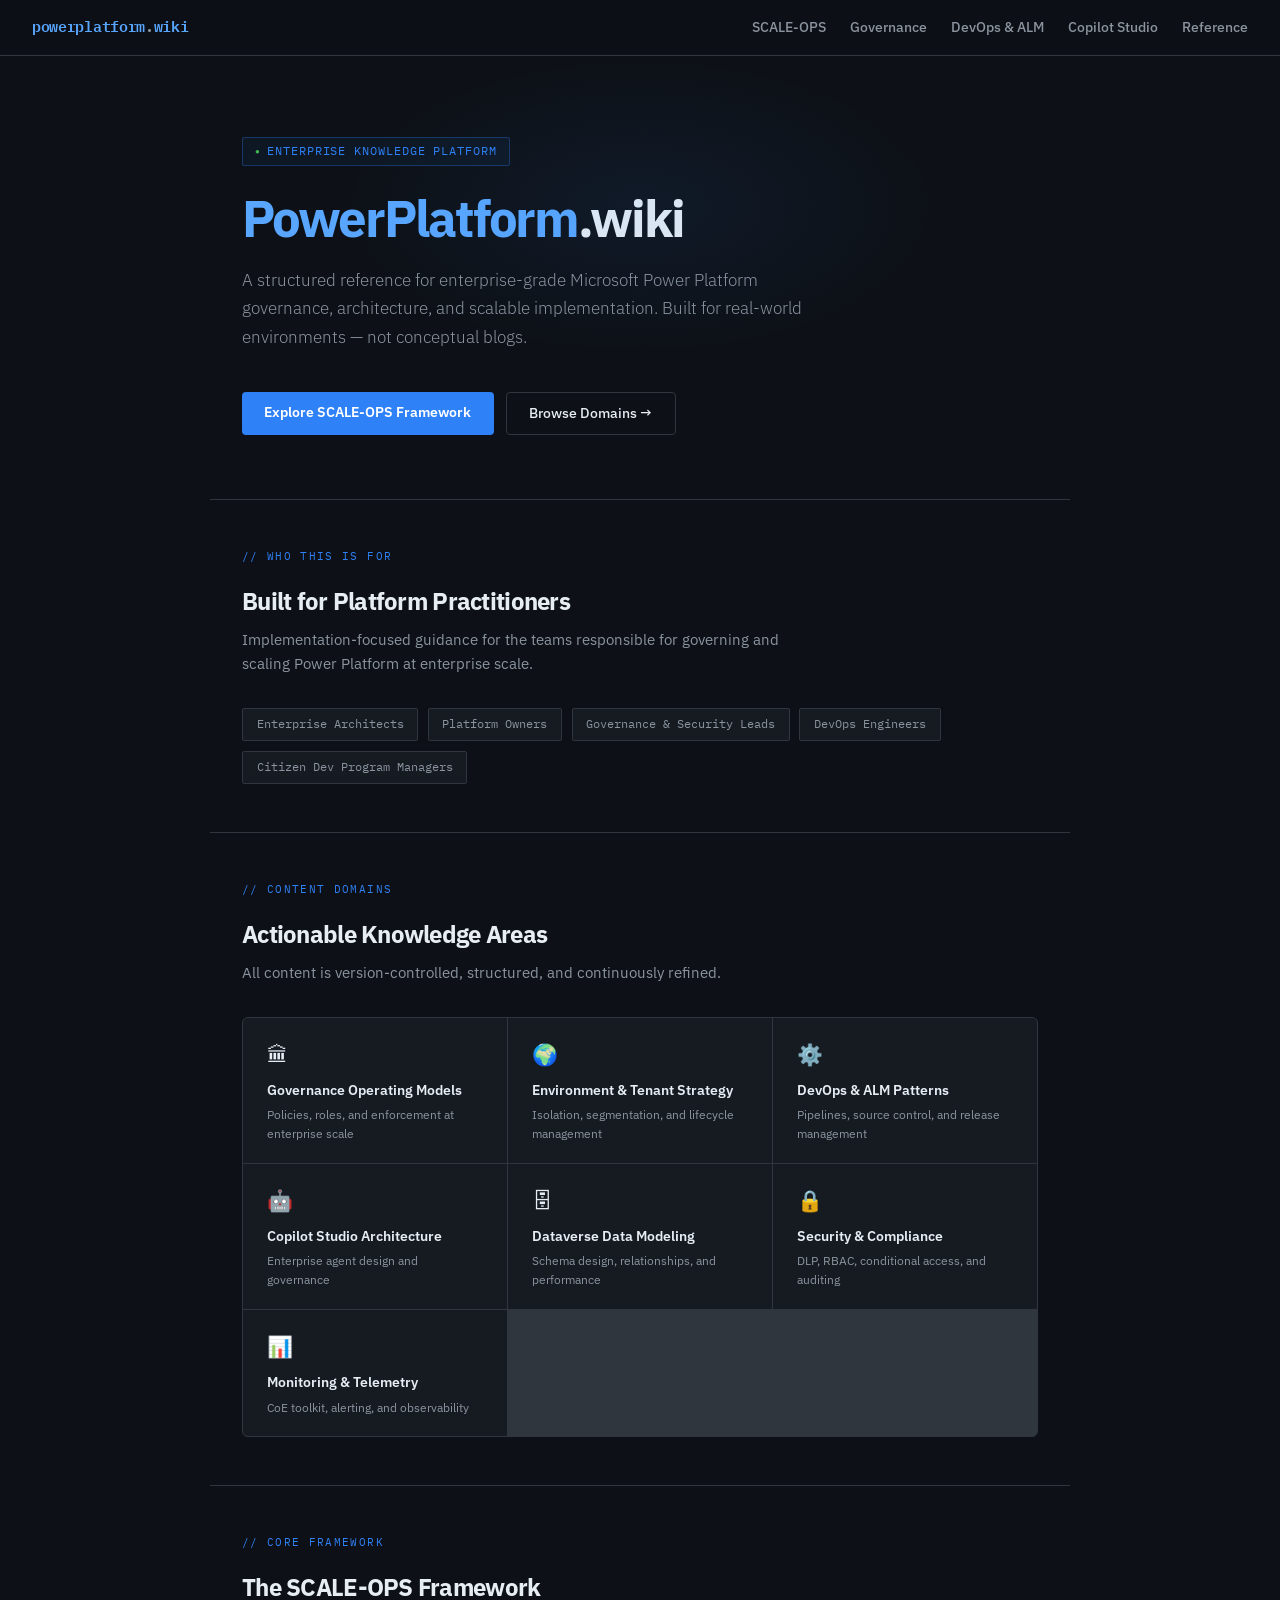
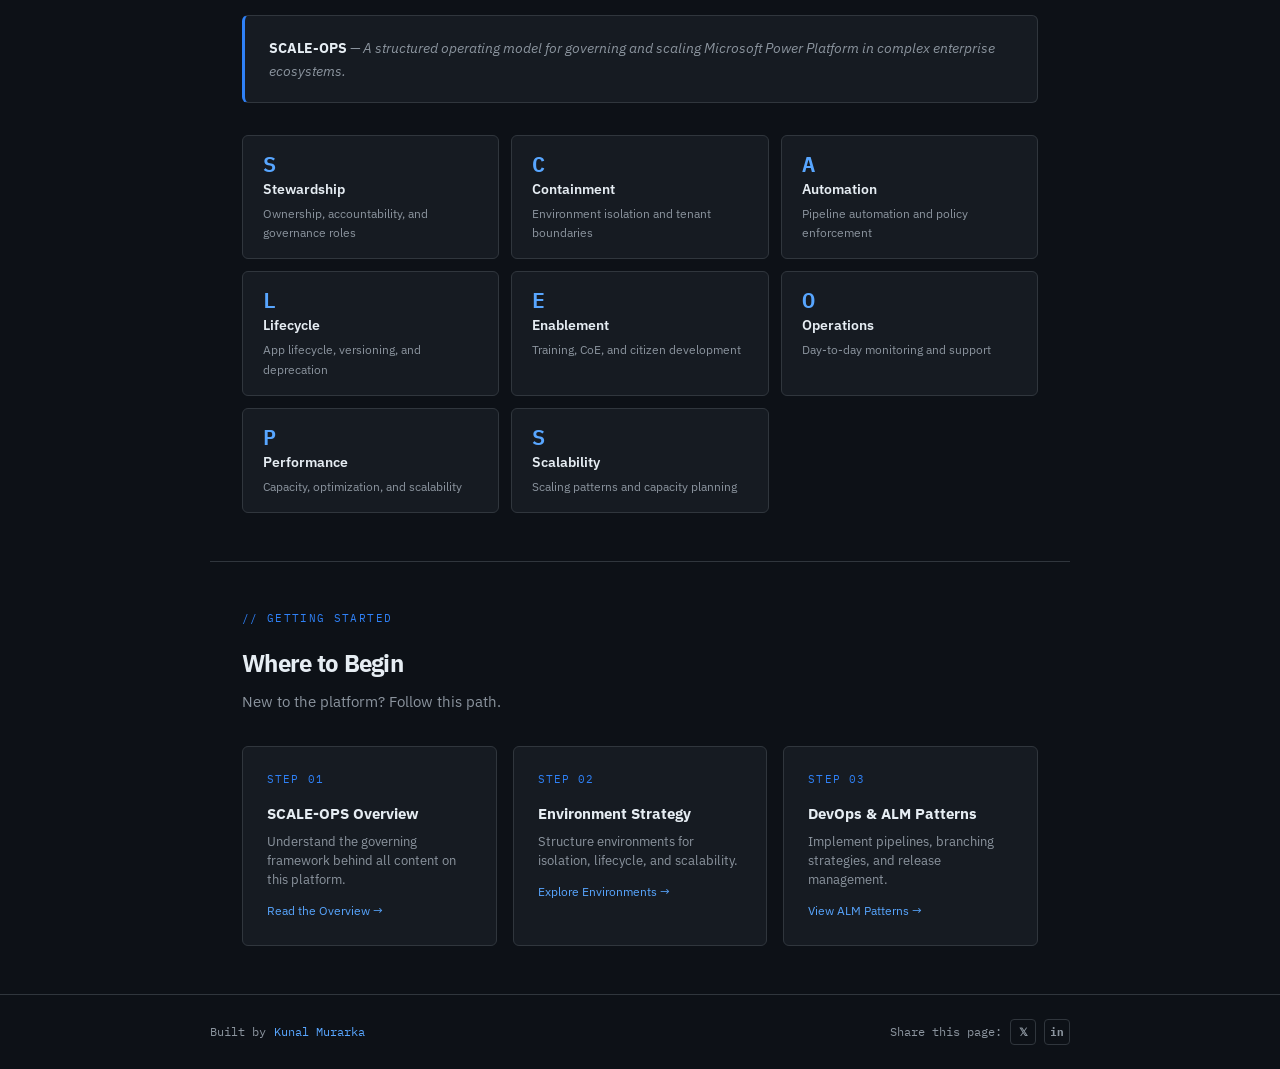
==== docs/index.html @ 08263dc4 "Fix footer layout — remove profile icon, clean up left/right sections Co-Authored-By: Claude Sonnet " ====
<!DOCTYPE html>
<html lang="en">
<head>
<meta charset="UTF-8">
<meta name="viewport" content="width=device-width, initial-scale=1.0">
<title>PowerPlatform.wiki — Enterprise Power Platform Knowledge</title>
<meta name="description" content="A structured reference for enterprise-grade Microsoft Power Platform governance, architecture, and scalable implementation. Built for platform owners, architects, and DevOps engineers.">
<meta name="author" content="Kunal Murarka">
<link rel="canonical" href="https://powerplatform.wiki/">

<!-- Open Graph -->
<meta property="og:type" content="website">
<meta property="og:url" content="https://powerplatform.wiki/">
<meta property="og:title" content="PowerPlatform.wiki — Enterprise Power Platform Knowledge">
<meta property="og:description" content="A structured reference for enterprise-grade Microsoft Power Platform governance, architecture, and scalable implementation.">
<meta property="og:site_name" content="PowerPlatform.wiki">

<!-- Twitter / X -->
<meta name="twitter:card" content="summary">
<meta name="twitter:title" content="PowerPlatform.wiki — Enterprise Power Platform Knowledge">
<meta name="twitter:description" content="A structured reference for enterprise-grade Microsoft Power Platform governance, architecture, and scalable implementation.">
<link href="https://fonts.googleapis.com/css2?family=IBM+Plex+Mono:wght@400;600&family=IBM+Plex+Sans:wght@300;400;500;600;700&display=swap" rel="stylesheet">
<link rel="stylesheet" href="theme.css">
<style>
  /* Hero */
  .hero {
    padding: 5rem 2rem 4rem;
    max-width: 860px;
    margin: 0 auto;
    position: relative;
  }
  .hero::before {
    content: '';
    position: absolute;
    top: 0; left: 50%; transform: translateX(-50%);
    width: 600px; height: 300px;
    background: radial-gradient(ellipse at center, rgba(47,129,247,0.08) 0%, transparent 70%);
    pointer-events: none;
  }
  .hero-tag {
    display: inline-flex; align-items: center; gap: 0.4rem;
    font-family: var(--mono);
    font-size: 0.72rem;
    color: var(--accent);
    border: 1px solid rgba(47,129,247,0.3);
    background: rgba(47,129,247,0.06);
    padding: 0.25rem 0.75rem;
    border-radius: 2px;
    letter-spacing: 0.08em;
    text-transform: uppercase;
    margin-bottom: 1.5rem;
  }
  .hero-tag::before { content: '●'; font-size: 0.5rem; color: var(--green); }
  h1 {
    font-size: clamp(2rem, 5vw, 3.2rem);
    font-weight: 700;
    letter-spacing: -0.04em;
    line-height: 1.1;
    margin-bottom: 1.25rem;
  }
  h1 .domain { color: var(--accent2); }
  .hero-sub {
    font-size: 1.05rem;
    color: var(--text-muted);
    max-width: 580px;
    line-height: 1.7;
    margin-bottom: 2.5rem;
    font-weight: 300;
  }
  .hero-ctas { display: flex; gap: 0.75rem; flex-wrap: wrap; }
  .btn-primary {
    background: var(--accent);
    color: #fff;
    border: none;
    padding: 0.6rem 1.4rem;
    font-family: var(--sans);
    font-weight: 600;
    font-size: 0.875rem;
    border-radius: 4px;
    cursor: pointer;
    text-decoration: none;
    transition: background 0.2s, transform 0.1s;
  }
  .btn-primary:hover { background: var(--accent2); transform: translateY(-1px); }
  .btn-secondary {
    background: transparent;
    color: var(--text);
    border: 1px solid var(--border);
    padding: 0.6rem 1.4rem;
    font-family: var(--sans);
    font-weight: 500;
    font-size: 0.875rem;
    border-radius: 4px;
    cursor: pointer;
    text-decoration: none;
    transition: border-color 0.2s, background 0.2s;
  }
  .btn-secondary:hover { border-color: var(--accent); background: var(--accent-glow); }

  /* Divider */
  .divider {
    max-width: 860px; margin: 0 auto;
    border: none; border-top: 1px solid var(--border);
  }

  /* Sections */
  .section {
    max-width: 860px;
    margin: 0 auto;
    padding: 3rem 2rem;
  }
  .section-label {
    font-family: var(--mono);
    font-size: 0.7rem;
    letter-spacing: 0.12em;
    text-transform: uppercase;
    color: var(--accent);
    margin-bottom: 1rem;
  }
  h2 {
    font-size: 1.5rem;
    font-weight: 700;
    letter-spacing: -0.03em;
    margin-bottom: 0.5rem;
  }
  .section-desc {
    color: var(--text-muted);
    font-size: 0.925rem;
    margin-bottom: 2rem;
    max-width: 560px;
  }

  /* Audience pills */
  .audience-grid {
    display: flex; flex-wrap: wrap; gap: 0.6rem;
  }
  .pill {
    font-family: var(--mono);
    font-size: 0.78rem;
    color: var(--text-muted);
    border: 1px solid var(--border);
    background: var(--surface);
    padding: 0.35rem 0.85rem;
    border-radius: 2px;
    transition: border-color 0.2s, color 0.2s;
  }
  .pill:hover { border-color: var(--accent); color: var(--text); }

  /* Domain table */
  .domain-grid {
    display: grid;
    grid-template-columns: repeat(auto-fill, minmax(260px, 1fr));
    gap: 1px;
    background: var(--border);
    border: 1px solid var(--border);
    border-radius: 6px;
    overflow: hidden;
  }
  .domain-card {
    background: var(--surface);
    padding: 1.25rem 1.5rem;
    transition: background 0.2s;
    cursor: pointer;
  }
  .domain-card:hover { background: var(--surface2); }
  .domain-icon { font-size: 1.3rem; margin-bottom: 0.5rem; }
  .domain-title {
    font-weight: 600;
    font-size: 0.875rem;
    margin-bottom: 0.25rem;
    color: var(--text);
  }
  .domain-desc { font-size: 0.78rem; color: var(--text-muted); line-height: 1.5; }

  /* SCALE-OPS */
  .scaleops-banner {
    background: var(--surface);
    border: 1px solid var(--border);
    border-left: 3px solid var(--accent);
    border-radius: 6px;
    padding: 1.25rem 1.5rem;
    margin-bottom: 2rem;
    font-size: 0.9rem;
    color: var(--text-muted);
    font-style: italic;
  }
  .scaleops-banner strong { color: var(--text); font-style: normal; }
  .scaleops-grid {
    display: grid;
    grid-template-columns: repeat(auto-fill, minmax(200px, 1fr));
    gap: 0.75rem;
  }
  .scaleops-card {
    background: var(--surface);
    border: 1px solid var(--border);
    border-radius: 6px;
    padding: 1rem 1.25rem;
    transition: border-color 0.2s, background 0.2s;
    text-decoration: none;
    color: inherit;
    display: block;
  }
  .scaleops-card:hover { border-color: var(--accent); background: var(--surface2); }
  .scaleops-letter {
    font-family: var(--mono);
    font-size: 1.4rem;
    font-weight: 600;
    color: var(--accent2);
    line-height: 1;
    margin-bottom: 0.3rem;
  }
  .scaleops-name {
    font-weight: 600;
    font-size: 0.85rem;
    margin-bottom: 0.2rem;
  }
  .scaleops-focus { font-size: 0.75rem; color: var(--text-muted); }

  /* Getting started cards */
  .start-grid {
    display: grid;
    grid-template-columns: repeat(auto-fill, minmax(240px, 1fr));
    gap: 1rem;
  }
  .start-card {
    background: var(--surface);
    border: 1px solid var(--border);
    border-radius: 6px;
    padding: 1.5rem;
    transition: border-color 0.2s;
    text-decoration: none;
    color: inherit;
    display: block;
  }
  .start-card:hover { border-color: var(--accent); }
  .start-num {
    font-family: var(--mono);
    font-size: 0.7rem;
    color: var(--accent);
    margin-bottom: 0.75rem;
    letter-spacing: 0.1em;
  }
  .start-title { font-weight: 700; font-size: 0.95rem; margin-bottom: 0.4rem; }
  .start-desc { font-size: 0.8rem; color: var(--text-muted); line-height: 1.5; }
  .start-link { font-size: 0.78rem; color: var(--accent2); margin-top: 0.75rem; display: block; }

</style>
</head>
<body>

<nav>
  <div class="nav-logo">powerplatform<span>.</span>wiki</div>
  <div class="nav-links">
    <a href="/scale-ops/">SCALE-OPS</a>
    <a href="/governance/">Governance</a>
    <a href="/devops/">DevOps & ALM</a>
    <a href="/copilot-studio/">Copilot Studio</a>
    <a href="#">Reference</a>
  </div>
</nav>

<!-- Hero -->
<section class="hero">
  <div class="hero-tag">Enterprise Knowledge Platform</div>
  <h1><span class="domain">PowerPlatform</span>.wiki</h1>
  <p class="hero-sub">A structured reference for enterprise-grade Microsoft Power Platform governance, architecture, and scalable implementation. Built for real-world environments — not conceptual blogs.</p>
  <div class="hero-ctas">
    <a href="/scale-ops/" class="btn-primary">Explore SCALE-OPS Framework</a>
    <a href="#" class="btn-secondary">Browse Domains →</a>
  </div>
</section>

<hr class="divider">

<!-- Purpose -->
<section class="section">
  <div class="section-label">// Who This Is For</div>
  <h2>Built for Platform Practitioners</h2>
  <p class="section-desc">Implementation-focused guidance for the teams responsible for governing and scaling Power Platform at enterprise scale.</p>
  <div class="audience-grid">
    <div class="pill">Enterprise Architects</div>
    <div class="pill">Platform Owners</div>
    <div class="pill">Governance & Security Leads</div>
    <div class="pill">DevOps Engineers</div>
    <div class="pill">Citizen Dev Program Managers</div>
  </div>
</section>

<hr class="divider">

<!-- Domains -->
<section class="section">
  <div class="section-label">// Content Domains</div>
  <h2>Actionable Knowledge Areas</h2>
  <p class="section-desc">All content is version-controlled, structured, and continuously refined.</p>
  <div class="domain-grid">
    <div class="domain-card">
      <div class="domain-icon">🏛</div>
      <div class="domain-title">Governance Operating Models</div>
      <div class="domain-desc">Policies, roles, and enforcement at enterprise scale</div>
    </div>
    <div class="domain-card">
      <div class="domain-icon">🌍</div>
      <div class="domain-title">Environment & Tenant Strategy</div>
      <div class="domain-desc">Isolation, segmentation, and lifecycle management</div>
    </div>
    <div class="domain-card">
      <div class="domain-icon">⚙️</div>
      <div class="domain-title">DevOps & ALM Patterns</div>
      <div class="domain-desc">Pipelines, source control, and release management</div>
    </div>
    <div class="domain-card">
      <div class="domain-icon">🤖</div>
      <div class="domain-title">Copilot Studio Architecture</div>
      <div class="domain-desc">Enterprise agent design and governance</div>
    </div>
    <div class="domain-card">
      <div class="domain-icon">🗄</div>
      <div class="domain-title">Dataverse Data Modeling</div>
      <div class="domain-desc">Schema design, relationships, and performance</div>
    </div>
    <div class="domain-card">
      <div class="domain-icon">🔒</div>
      <div class="domain-title">Security & Compliance</div>
      <div class="domain-desc">DLP, RBAC, conditional access, and auditing</div>
    </div>
    <div class="domain-card">
      <div class="domain-icon">📊</div>
      <div class="domain-title">Monitoring & Telemetry</div>
      <div class="domain-desc">CoE toolkit, alerting, and observability</div>
    </div>
  </div>
</section>

<hr class="divider">

<!-- SCALE-OPS -->
<section class="section">
  <div class="section-label">// Core Framework</div>
  <h2>The SCALE-OPS Framework</h2>
  <div class="scaleops-banner">
    <strong>SCALE-OPS</strong> — A structured operating model for governing and scaling Microsoft Power Platform in complex enterprise ecosystems.
  </div>
  <div class="scaleops-grid">
    <a href="/scale-ops/stewardship/" class="scaleops-card">
      <div class="scaleops-letter">S</div>
      <div class="scaleops-name">Stewardship</div>
      <div class="scaleops-focus">Ownership, accountability, and governance roles</div>
    </a>
    <a href="/scale-ops/containment/" class="scaleops-card">
      <div class="scaleops-letter">C</div>
      <div class="scaleops-name">Containment</div>
      <div class="scaleops-focus">Environment isolation and tenant boundaries</div>
    </a>
    <a href="/scale-ops/automation/" class="scaleops-card">
      <div class="scaleops-letter">A</div>
      <div class="scaleops-name">Automation</div>
      <div class="scaleops-focus">Pipeline automation and policy enforcement</div>
    </a>
    <a href="/scale-ops/lifecycle/" class="scaleops-card">
      <div class="scaleops-letter">L</div>
      <div class="scaleops-name">Lifecycle</div>
      <div class="scaleops-focus">App lifecycle, versioning, and deprecation</div>
    </a>
    <a href="/scale-ops/enablement/" class="scaleops-card">
      <div class="scaleops-letter">E</div>
      <div class="scaleops-name">Enablement</div>
      <div class="scaleops-focus">Training, CoE, and citizen development</div>
    </a>
    <a href="/scale-ops/operations/" class="scaleops-card">
      <div class="scaleops-letter">O</div>
      <div class="scaleops-name">Operations</div>
      <div class="scaleops-focus">Day-to-day monitoring and support</div>
    </a>
    <a href="/scale-ops/performance/" class="scaleops-card">
      <div class="scaleops-letter">P</div>
      <div class="scaleops-name">Performance</div>
      <div class="scaleops-focus">Capacity, optimization, and scalability</div>
    </a>
    <a href="/scale-ops/scalability/" class="scaleops-card">
      <div class="scaleops-letter">S</div>
      <div class="scaleops-name">Scalability</div>
      <div class="scaleops-focus">Scaling patterns and capacity planning</div>
    </a>
  </div>
</section>

<hr class="divider">

<!-- Getting Started -->
<section class="section">
  <div class="section-label">// Getting Started</div>
  <h2>Where to Begin</h2>
  <p class="section-desc">New to the platform? Follow this path.</p>
  <div class="start-grid">
    <a href="/scale-ops/" class="start-card">
      <div class="start-num">STEP 01</div>
      <div class="start-title">SCALE-OPS Overview</div>
      <div class="start-desc">Understand the governing framework behind all content on this platform.</div>
      <span class="start-link">Read the Overview →</span>
    </a>
    <a href="/governance/" class="start-card">
      <div class="start-num">STEP 02</div>
      <div class="start-title">Environment Strategy</div>
      <div class="start-desc">Structure environments for isolation, lifecycle, and scalability.</div>
      <span class="start-link">Explore Environments →</span>
    </a>
    <a href="/devops/" class="start-card">
      <div class="start-num">STEP 03</div>
      <div class="start-title">DevOps & ALM Patterns</div>
      <div class="start-desc">Implement pipelines, branching strategies, and release management.</div>
      <span class="start-link">View ALM Patterns →</span>
    </a>
  </div>
</section>

<footer>
  <div class="footer-inner">
    <div class="footer-built">
      Built by <a href="https://www.linkedin.com/in/kunalmurarka/" target="_blank" rel="noopener">Kunal Murarka</a>
    </div>
    <div class="footer-share">
      Share this page:
      <a href="#" class="footer-icon-btn share-x" target="_blank" rel="noopener" title="Share on X">𝕏</a>
      <a href="#" class="footer-icon-btn share-li" target="_blank" rel="noopener" title="Share on LinkedIn">in</a>
    </div>
  </div>
</footer>
<script>
(function () {
  var url = encodeURIComponent(window.location.href);
  document.querySelector('.share-x').href = 'https://twitter.com/intent/tweet?url=' + url;
  document.querySelector('.share-li').href = 'https://www.linkedin.com/sharing/share-offsite/?url=' + url;
})();
</script>

</body>
</html>
---- docs/theme.css ----
/* ============================================================
   PowerPlatform.wiki — Shared Theme
   ============================================================ */

/* Design tokens */
:root {
  --bg: #0d1117;
  --surface: #161b22;
  --surface2: #1c2128;
  --border: #30363d;
  --accent: #2f81f7;
  --accent2: #58a6ff;
  --accent-glow: rgba(47,129,247,0.15);
  --text: #e6edf3;
  --text-muted: #8b949e;
  --green: #3fb950;
  --yellow: #d29922;
  --mono: 'IBM Plex Mono', monospace;
  --sans: 'IBM Plex Sans', sans-serif;
}

/* Reset */
* { box-sizing: border-box; margin: 0; padding: 0; }

/* Base */
body {
  background: var(--bg);
  color: var(--text);
  font-family: var(--sans);
  font-weight: 400;
  line-height: 1.6;
  min-height: 100vh;
}

/* Nav */
nav {
  position: sticky; top: 0; z-index: 100;
  background: rgba(13,17,23,0.85);
  backdrop-filter: blur(12px);
  border-bottom: 1px solid var(--border);
  padding: 0 2rem;
  display: flex; align-items: center; justify-content: space-between;
  height: 56px;
}
.nav-logo {
  font-family: var(--mono);
  font-weight: 600;
  font-size: 0.95rem;
  color: var(--accent2);
  letter-spacing: -0.02em;
  text-decoration: none;
}
.nav-logo span { color: var(--text-muted); }
.nav-links { display: flex; gap: 1.5rem; }
.nav-links a {
  color: var(--text-muted);
  text-decoration: none;
  font-size: 0.85rem;
  font-weight: 500;
  transition: color 0.2s;
}
.nav-links a:hover { color: var(--text); }

/* Footer */
footer {
  border-top: 1px solid var(--border);
  padding: 1.5rem 2rem;
  font-size: 0.78rem;
  color: var(--text-muted);
  font-family: var(--mono);
}
.footer-inner {
  display: flex;
  align-items: center;
  justify-content: space-between;
  flex-wrap: wrap;
  gap: 0.75rem;
  max-width: 860px;
  margin: 0 auto;
}
.footer-built { display: flex; align-items: center; gap: 0.5rem; }
.footer-share { display: flex; align-items: center; gap: 0.5rem; }
footer a { color: var(--accent2); text-decoration: none; }
footer a:hover { text-decoration: underline; }
.footer-icon-btn {
  display: inline-flex; align-items: center; justify-content: center;
  width: 26px; height: 26px;
  border: 1px solid var(--border);
  border-radius: 4px;
  font-size: 0.7rem;
  font-weight: 700;
  color: var(--text-muted);
  text-decoration: none !important;
  transition: border-color 0.2s, color 0.2s;
  line-height: 1;
}
.footer-icon-btn:hover { border-color: var(--accent); color: var(--text); }
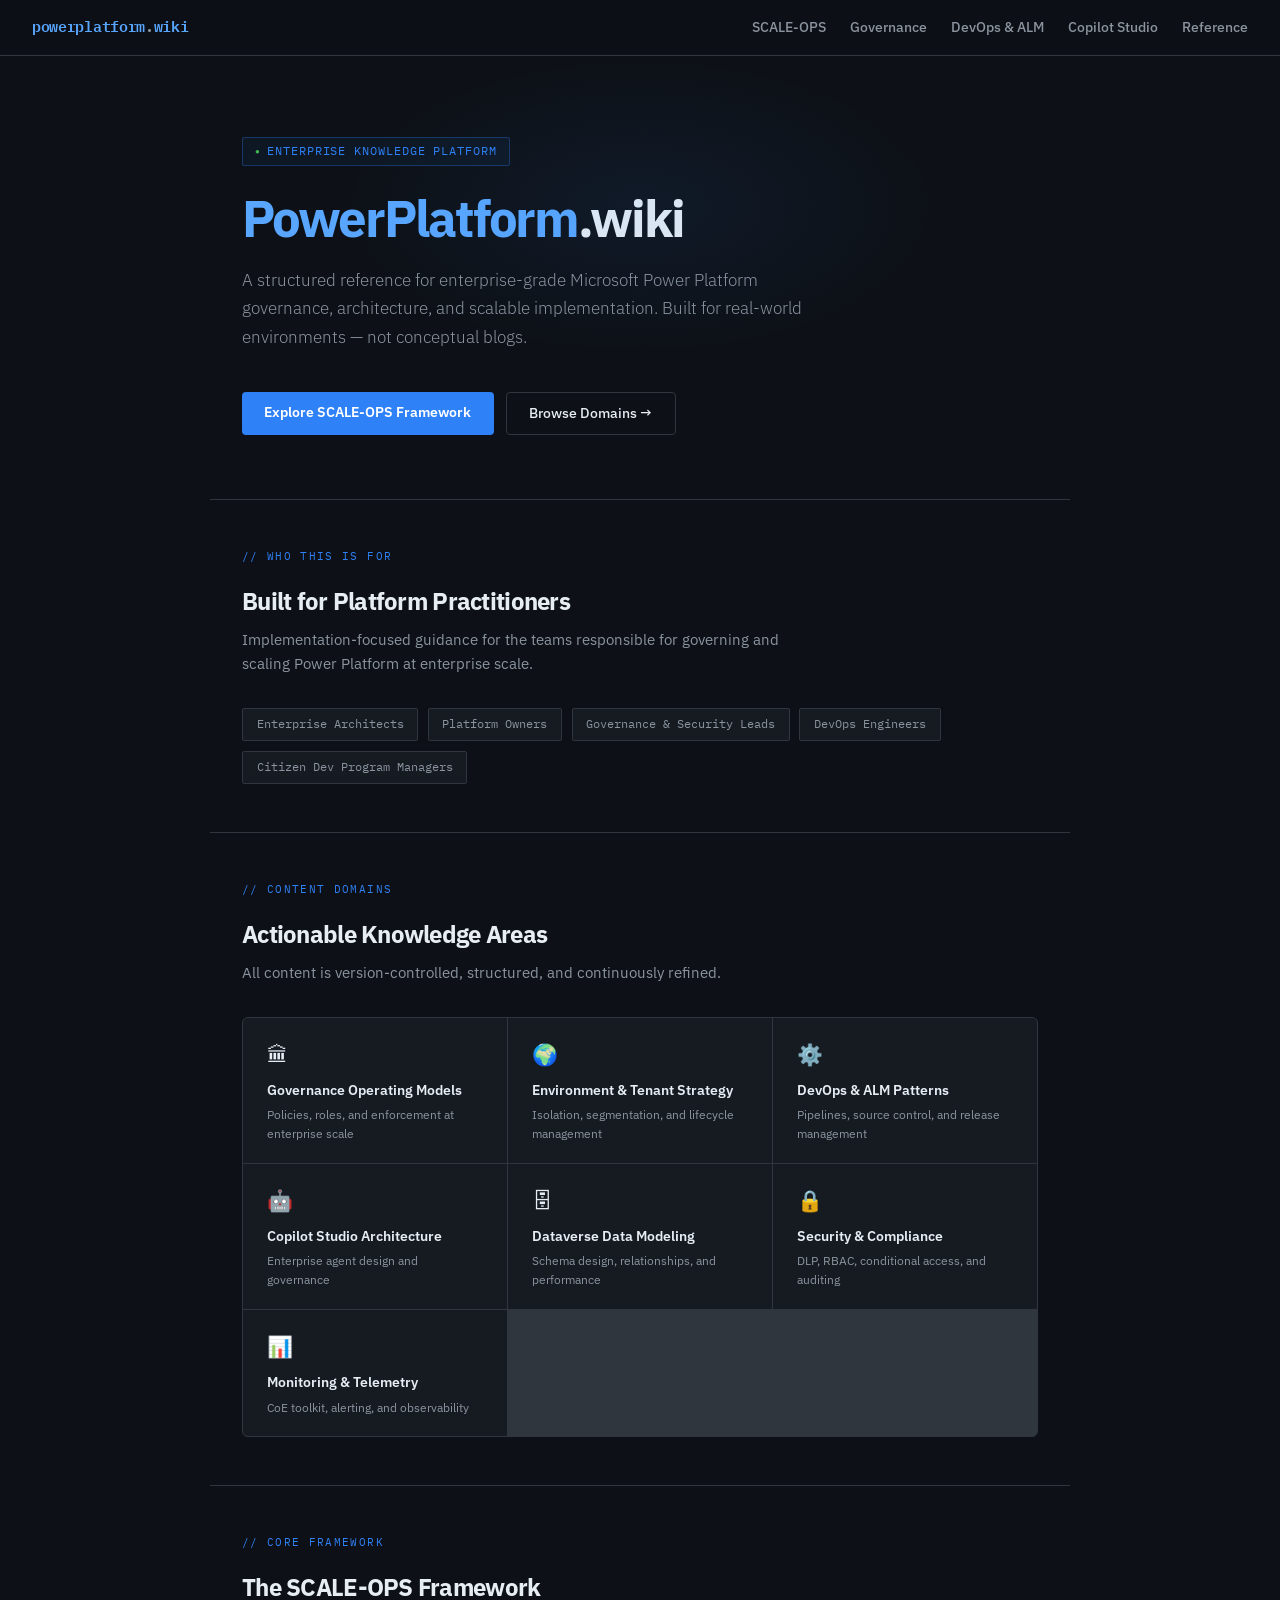
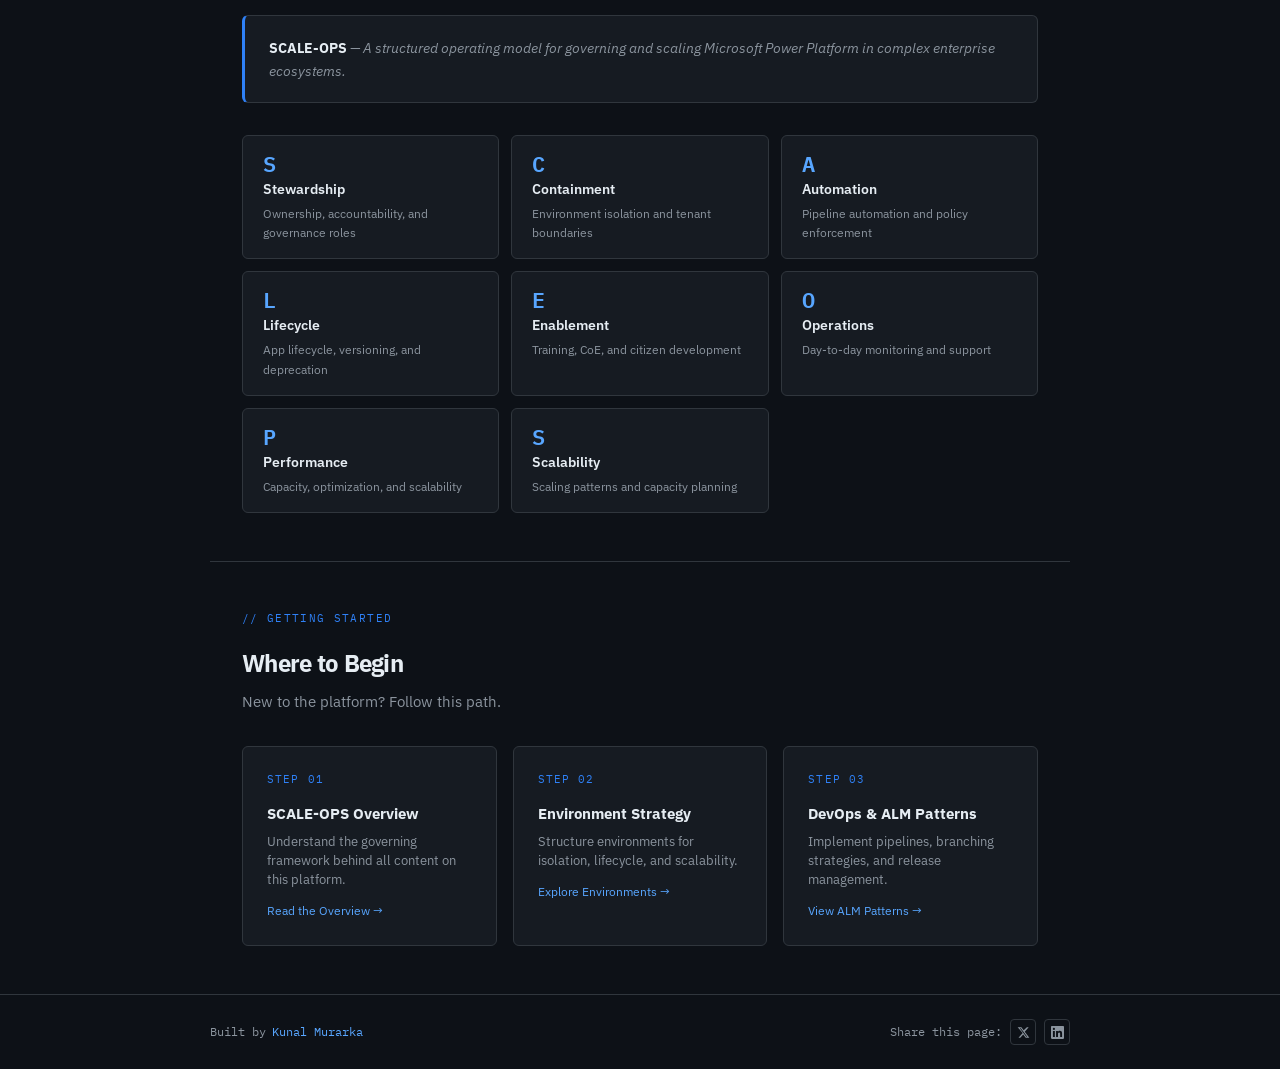
==== commit 549733ce: "Footer: use official SVG icons, enforce single-line layout Co-Authored-By: Claude Sonnet 4.6 <norepl" ====
--- a/docs/index.html
+++ b/docs/index.html
@@ -421,8 +421,12 @@
     </div>
     <div class="footer-share">
       Share this page:
-      <a href="#" class="footer-icon-btn share-x" target="_blank" rel="noopener" title="Share on X">𝕏</a>
-      <a href="#" class="footer-icon-btn share-li" target="_blank" rel="noopener" title="Share on LinkedIn">in</a>
+      <a href="#" class="footer-icon-btn share-x" target="_blank" rel="noopener" title="Share on X">
+        <svg viewBox="0 0 24 24" xmlns="http://www.w3.org/2000/svg"><path d="M18.244 2.25h3.308l-7.227 8.26 8.502 11.24H16.17l-4.714-6.231-5.401 6.231H2.741l7.732-8.876L1.254 2.25H8.08l4.253 5.622zm-1.161 17.52h1.833L7.084 4.126H5.117z"/></svg>
+      </a>
+      <a href="#" class="footer-icon-btn share-li" target="_blank" rel="noopener" title="Share on LinkedIn">
+        <svg viewBox="0 0 24 24" xmlns="http://www.w3.org/2000/svg"><path d="M20.447 20.452h-3.554v-5.569c0-1.328-.027-3.037-1.852-3.037-1.853 0-2.136 1.445-2.136 2.939v5.667H9.351V9h3.414v1.561h.046c.477-.9 1.637-1.85 3.37-1.85 3.601 0 4.267 2.37 4.267 5.455v6.286zM5.337 7.433a2.062 2.062 0 0 1-2.063-2.065 2.064 2.064 0 1 1 2.063 2.065zm1.782 13.019H3.555V9h3.564v11.452zM22.225 0H1.771C.792 0 0 .774 0 1.729v20.542C0 23.227.792 24 1.771 24h20.451C23.2 24 24 23.227 24 22.271V1.729C24 .774 23.2 0 22.222 0h.003z"/></svg>
+      </a>
     </div>
   </div>
 </footer>
--- a/docs/theme.css
+++ b/docs/theme.css
@@ -73,13 +73,13 @@
   display: flex;
   align-items: center;
   justify-content: space-between;
-  flex-wrap: wrap;
-  gap: 0.75rem;
+  flex-wrap: nowrap;
+  gap: 1.5rem;
   max-width: 860px;
   margin: 0 auto;
 }
-.footer-built { display: flex; align-items: center; gap: 0.5rem; }
-.footer-share { display: flex; align-items: center; gap: 0.5rem; }
+.footer-built { display: flex; align-items: center; gap: 0.4rem; white-space: nowrap; }
+.footer-share { display: flex; align-items: center; gap: 0.5rem; white-space: nowrap; }
 footer a { color: var(--accent2); text-decoration: none; }
 footer a:hover { text-decoration: underline; }
 .footer-icon-btn {
@@ -87,11 +87,9 @@
   width: 26px; height: 26px;
   border: 1px solid var(--border);
   border-radius: 4px;
-  font-size: 0.7rem;
-  font-weight: 700;
   color: var(--text-muted);
   text-decoration: none !important;
   transition: border-color 0.2s, color 0.2s;
-  line-height: 1;
 }
+.footer-icon-btn svg { width: 13px; height: 13px; fill: currentColor; }
 .footer-icon-btn:hover { border-color: var(--accent); color: var(--text); }
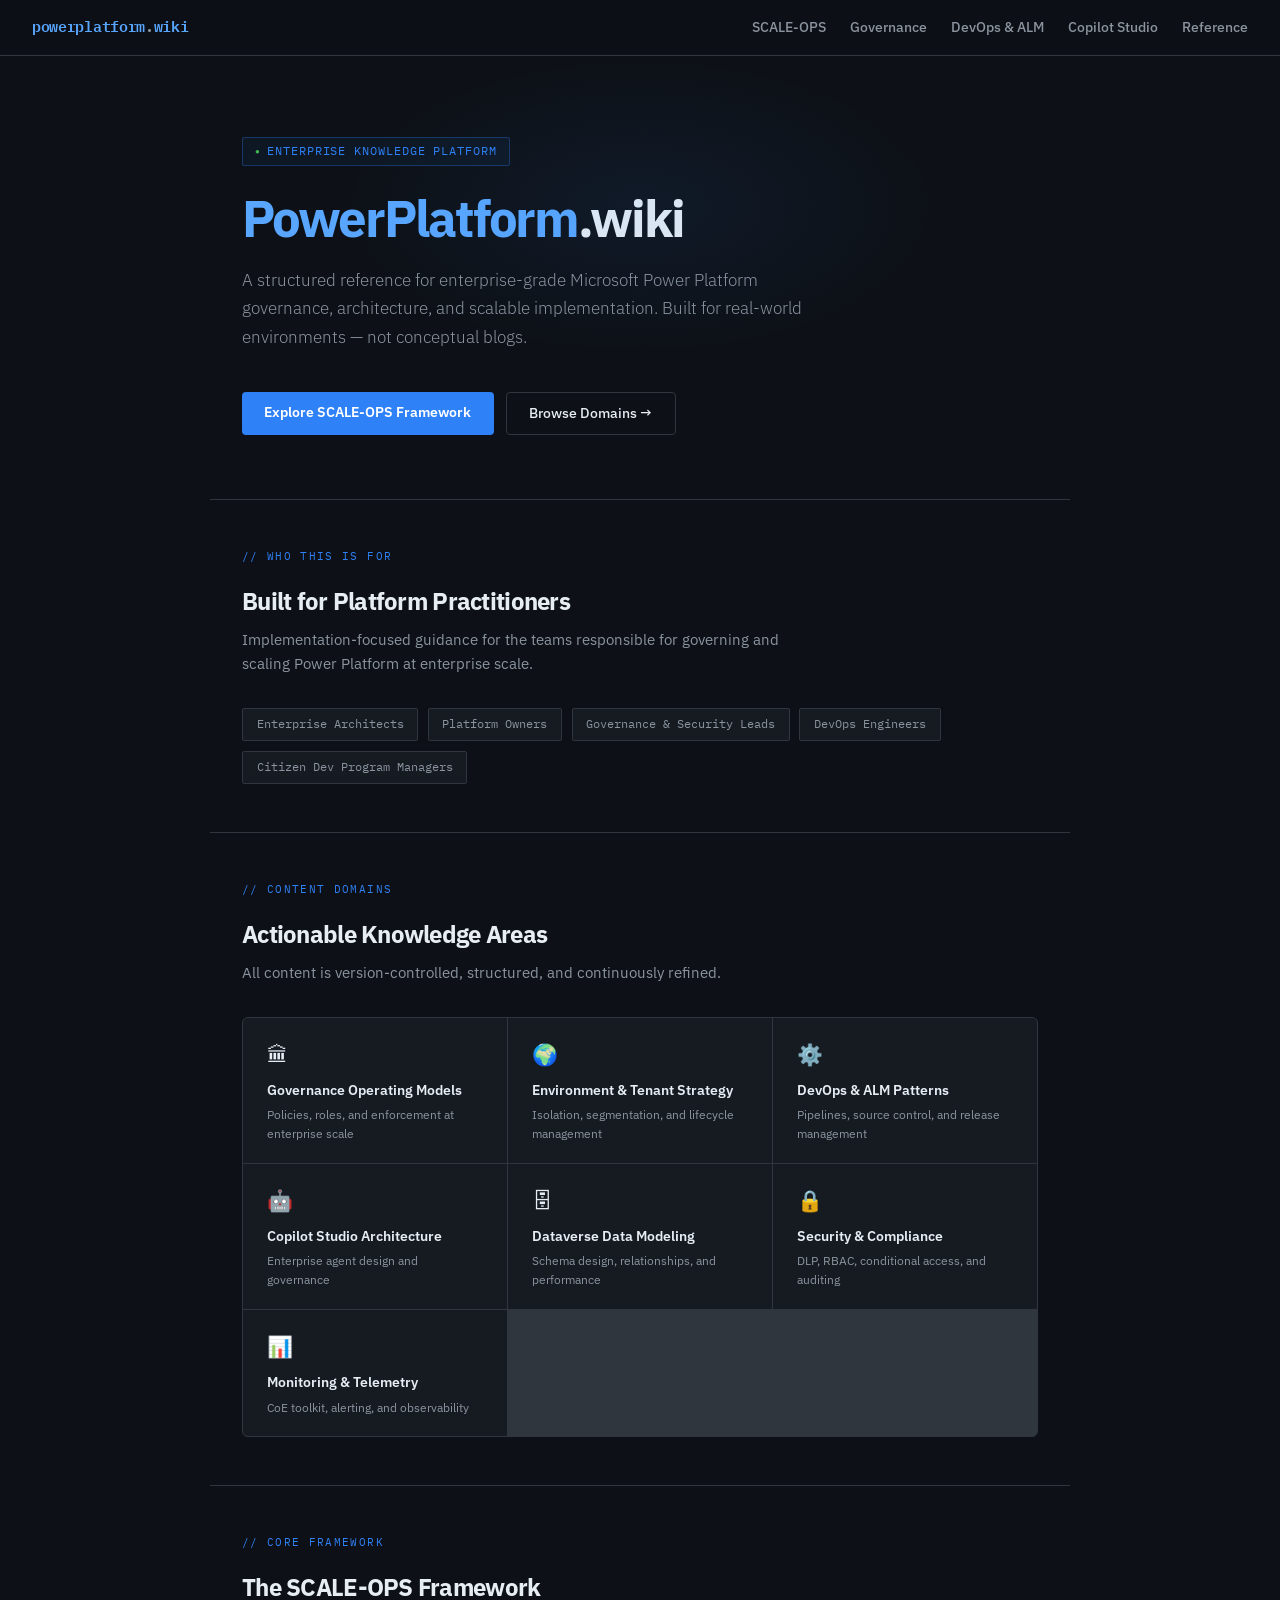
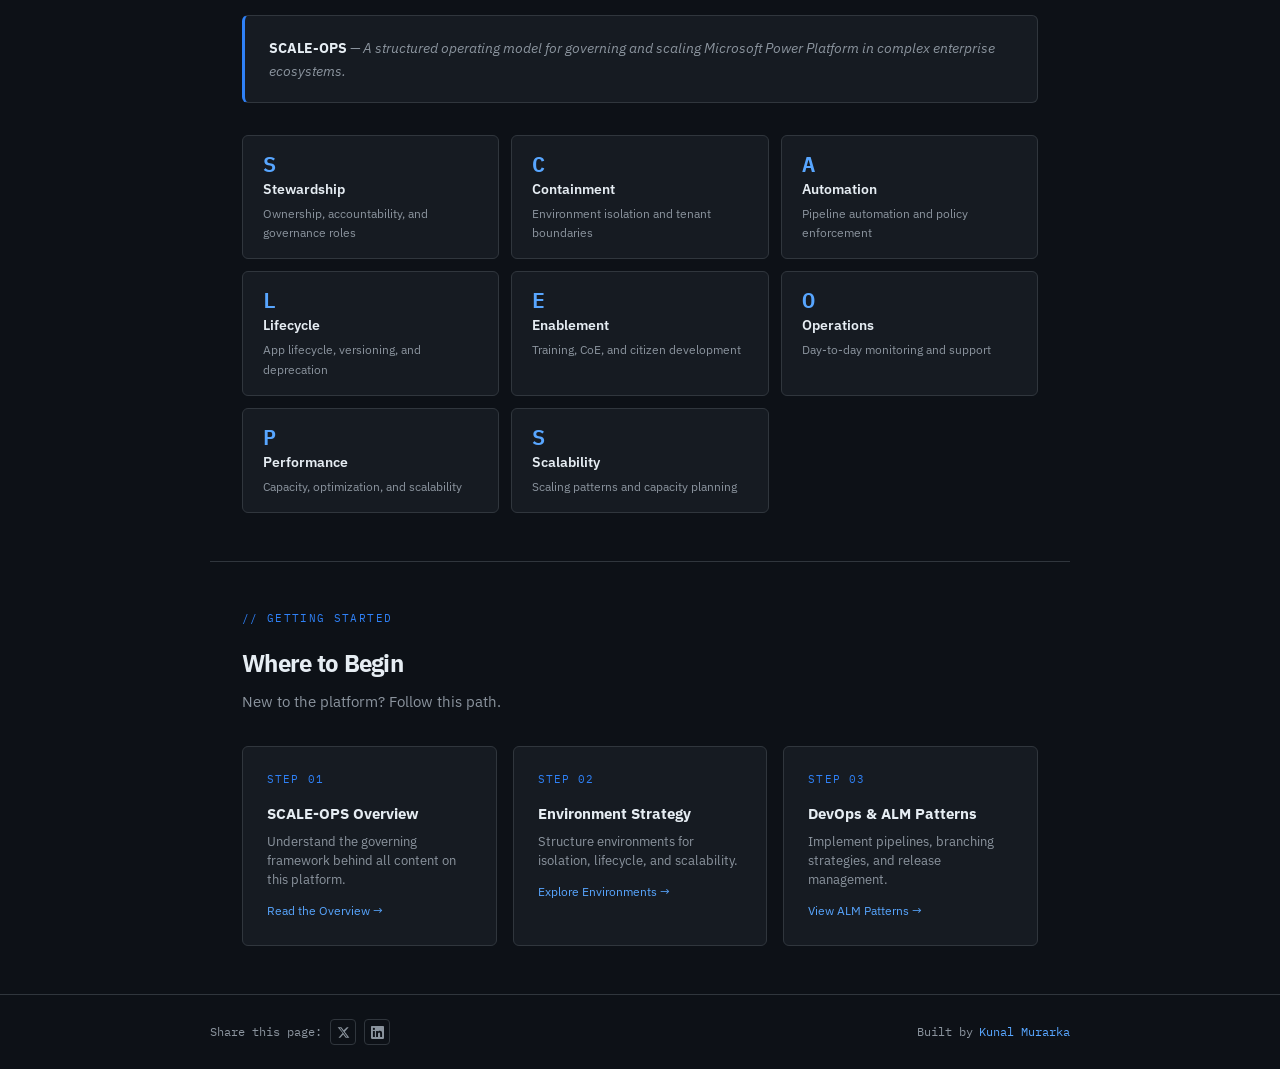
==== commit ac15b9fc: "Swap footer layout: share left, Built by right Co-Authored-By: Claude Sonnet 4.6 <noreply@anthropic." ====
--- a/docs/index.html
+++ b/docs/index.html
@@ -416,9 +416,6 @@
 
 <footer>
   <div class="footer-inner">
-    <div class="footer-built">
-      Built by <a href="https://www.linkedin.com/in/kunalmurarka/" target="_blank" rel="noopener">Kunal Murarka</a>
-    </div>
     <div class="footer-share">
       Share this page:
       <a href="#" class="footer-icon-btn share-x" target="_blank" rel="noopener" title="Share on X">
@@ -428,6 +425,9 @@
         <svg viewBox="0 0 24 24" xmlns="http://www.w3.org/2000/svg"><path d="M20.447 20.452h-3.554v-5.569c0-1.328-.027-3.037-1.852-3.037-1.853 0-2.136 1.445-2.136 2.939v5.667H9.351V9h3.414v1.561h.046c.477-.9 1.637-1.85 3.37-1.85 3.601 0 4.267 2.37 4.267 5.455v6.286zM5.337 7.433a2.062 2.062 0 0 1-2.063-2.065 2.064 2.064 0 1 1 2.063 2.065zm1.782 13.019H3.555V9h3.564v11.452zM22.225 0H1.771C.792 0 0 .774 0 1.729v20.542C0 23.227.792 24 1.771 24h20.451C23.2 24 24 23.227 24 22.271V1.729C24 .774 23.2 0 22.222 0h.003z"/></svg>
       </a>
     </div>
+    <div class="footer-built">
+      Built by <a href="https://www.linkedin.com/in/kunalmurarka/" target="_blank" rel="noopener">Kunal Murarka</a>
+    </div>
   </div>
 </footer>
 <script>
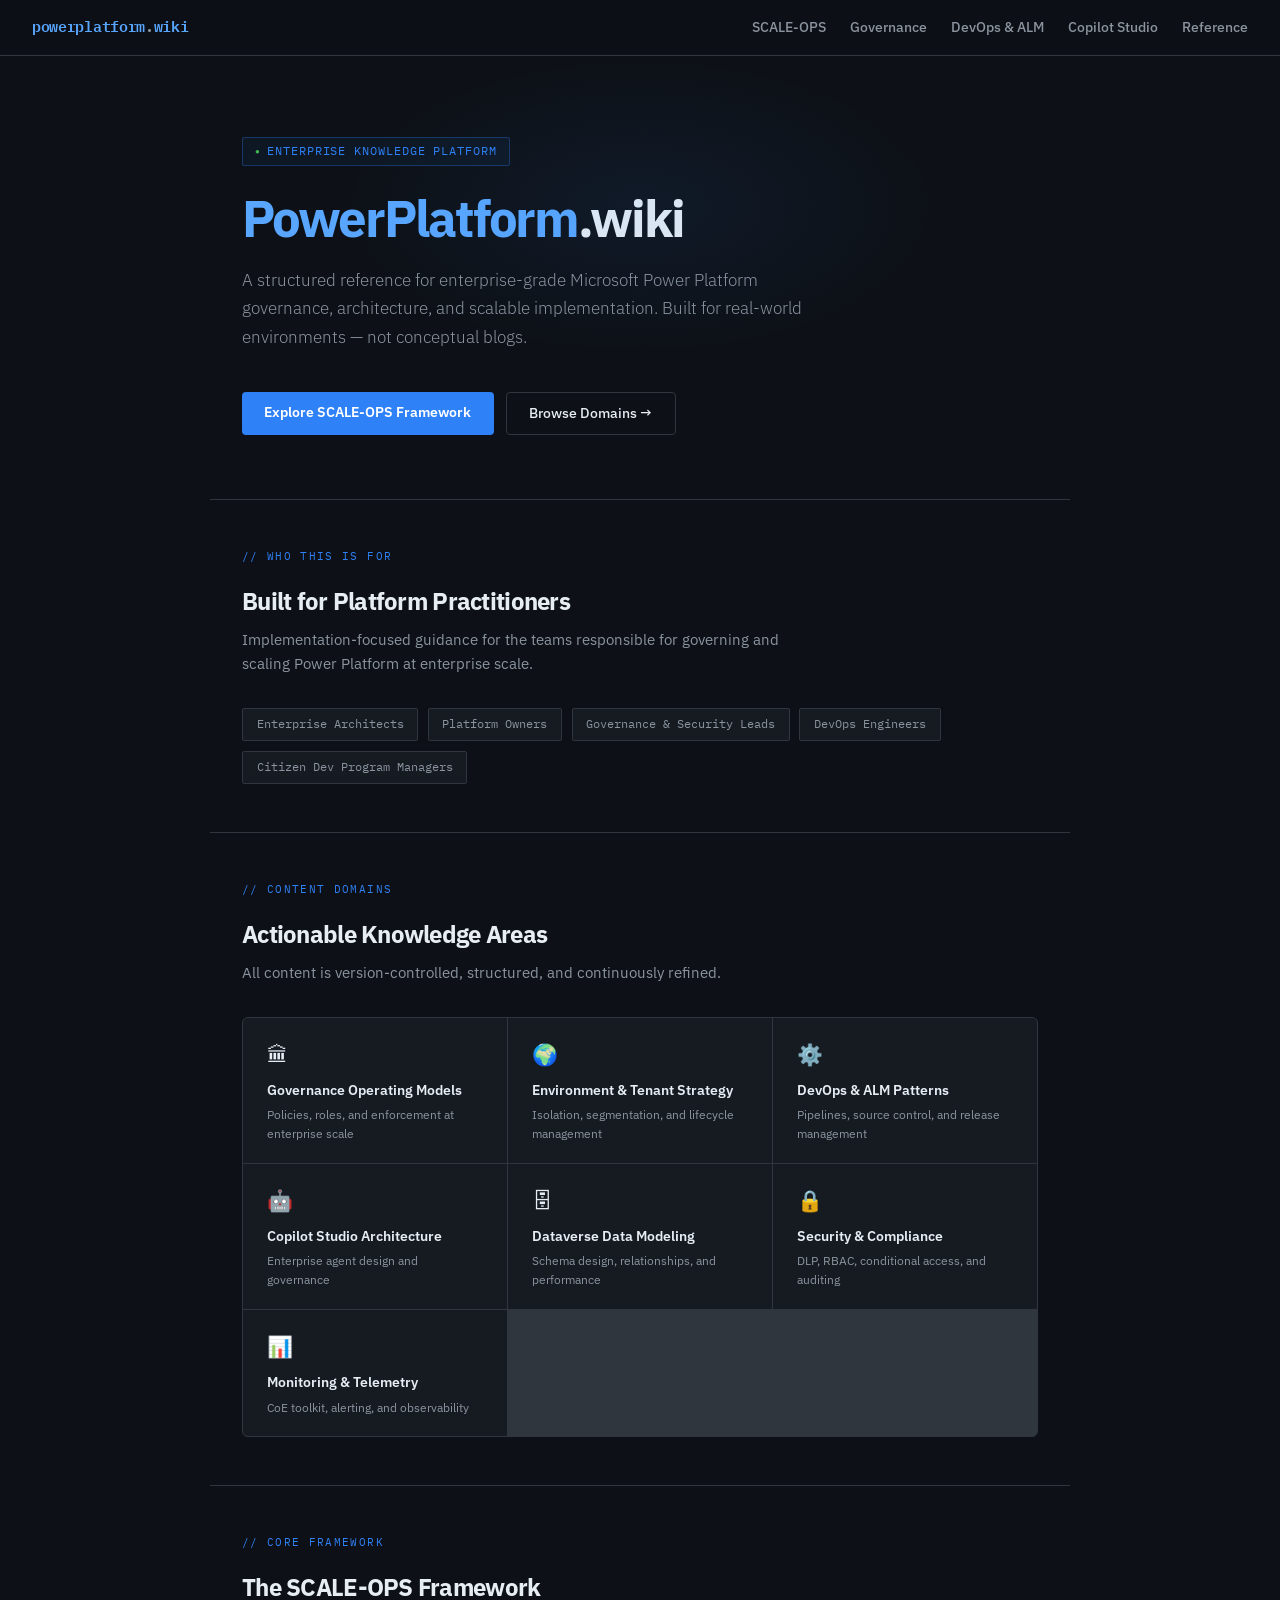
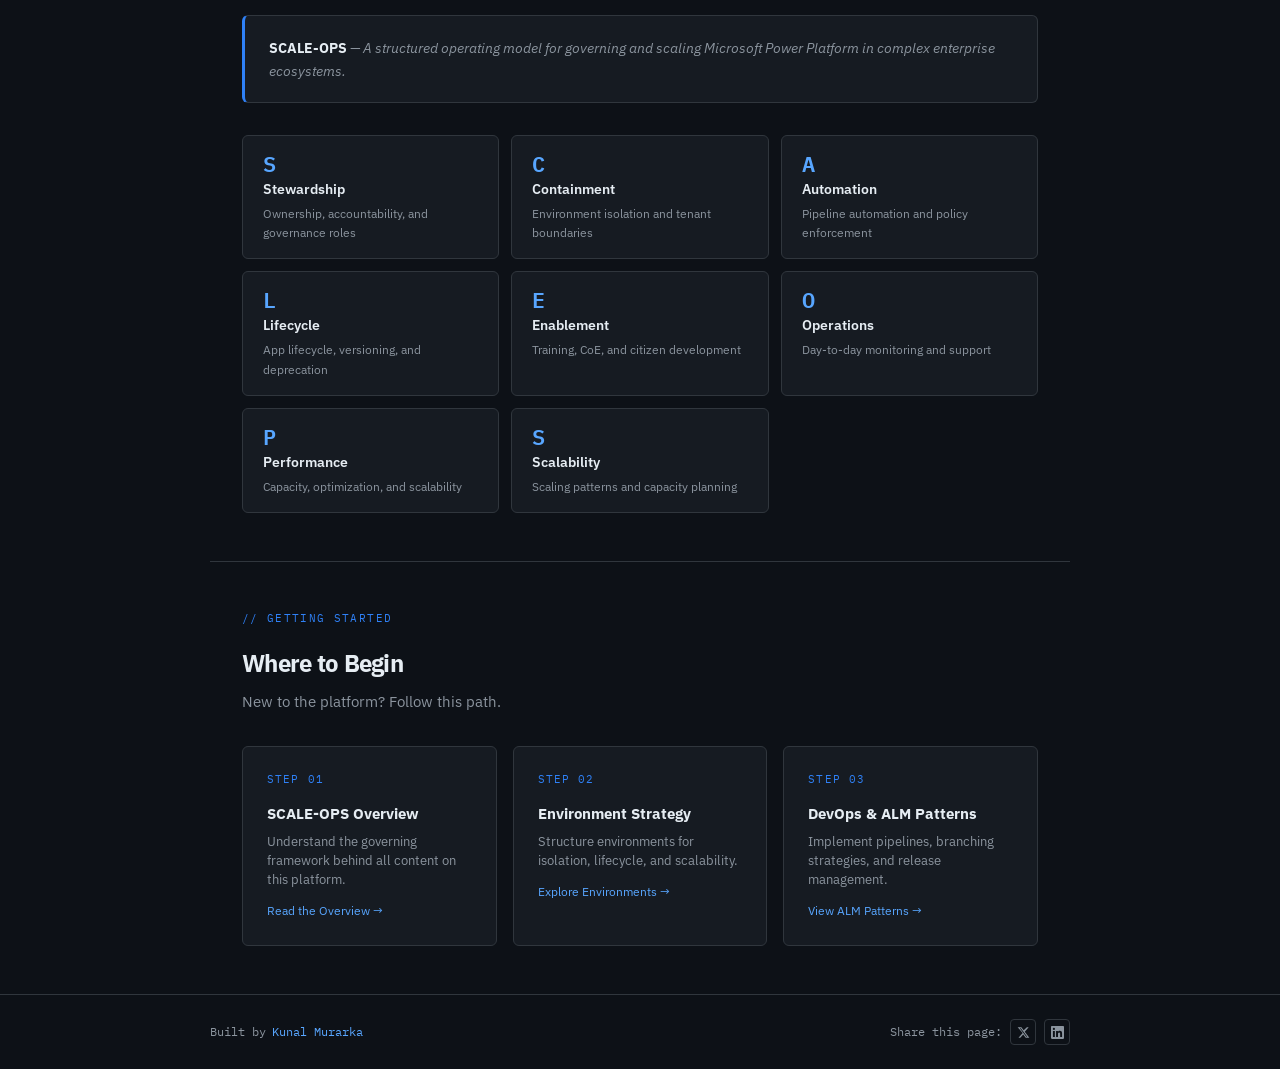
==== commit 2a4a759d: "Revert "Swap footer layout: share left, Built by right" This reverts commit ac15b9fc2728b4cde899dd3f" ====
--- a/docs/index.html
+++ b/docs/index.html
@@ -416,6 +416,9 @@
 
 <footer>
   <div class="footer-inner">
+    <div class="footer-built">
+      Built by <a href="https://www.linkedin.com/in/kunalmurarka/" target="_blank" rel="noopener">Kunal Murarka</a>
+    </div>
     <div class="footer-share">
       Share this page:
       <a href="#" class="footer-icon-btn share-x" target="_blank" rel="noopener" title="Share on X">
@@ -425,9 +428,6 @@
         <svg viewBox="0 0 24 24" xmlns="http://www.w3.org/2000/svg"><path d="M20.447 20.452h-3.554v-5.569c0-1.328-.027-3.037-1.852-3.037-1.853 0-2.136 1.445-2.136 2.939v5.667H9.351V9h3.414v1.561h.046c.477-.9 1.637-1.85 3.37-1.85 3.601 0 4.267 2.37 4.267 5.455v6.286zM5.337 7.433a2.062 2.062 0 0 1-2.063-2.065 2.064 2.064 0 1 1 2.063 2.065zm1.782 13.019H3.555V9h3.564v11.452zM22.225 0H1.771C.792 0 0 .774 0 1.729v20.542C0 23.227.792 24 1.771 24h20.451C23.2 24 24 23.227 24 22.271V1.729C24 .774 23.2 0 22.222 0h.003z"/></svg>
       </a>
     </div>
-    <div class="footer-built">
-      Built by <a href="https://www.linkedin.com/in/kunalmurarka/" target="_blank" rel="noopener">Kunal Murarka</a>
-    </div>
   </div>
 </footer>
 <script>
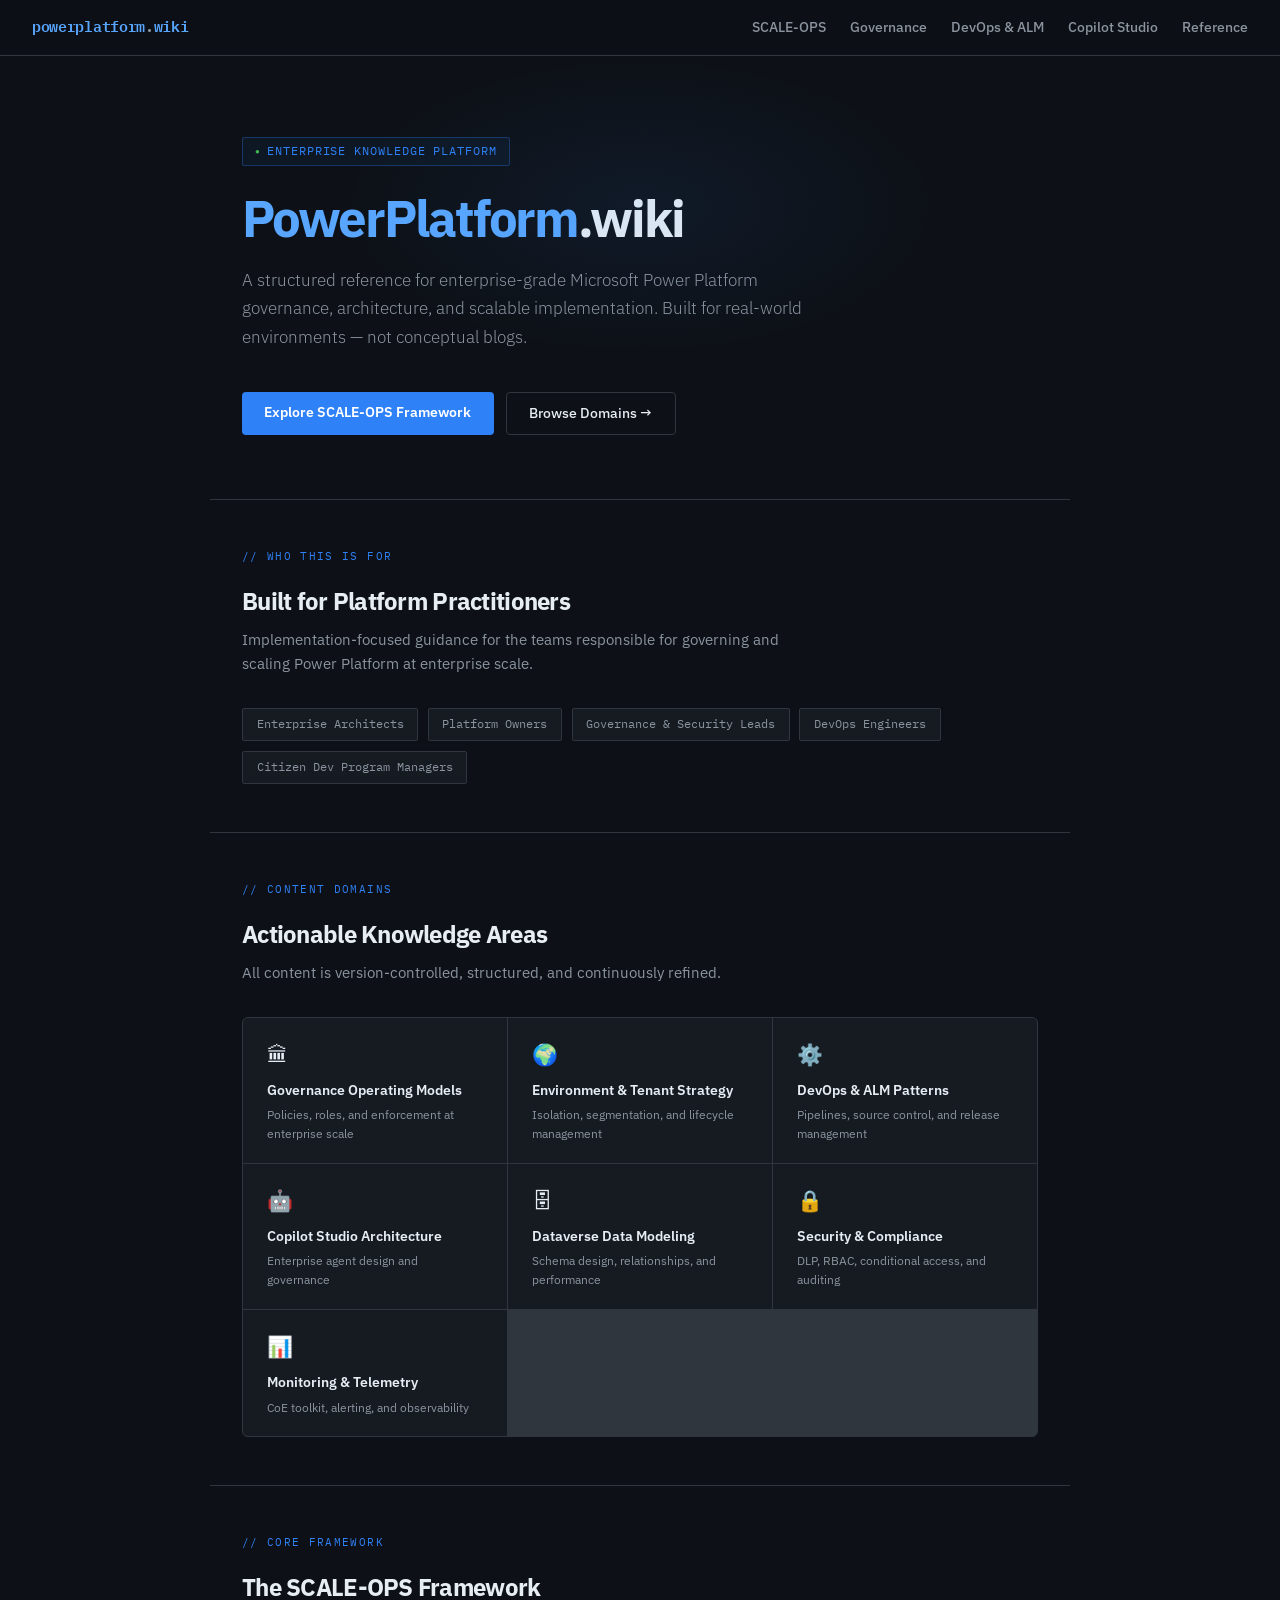
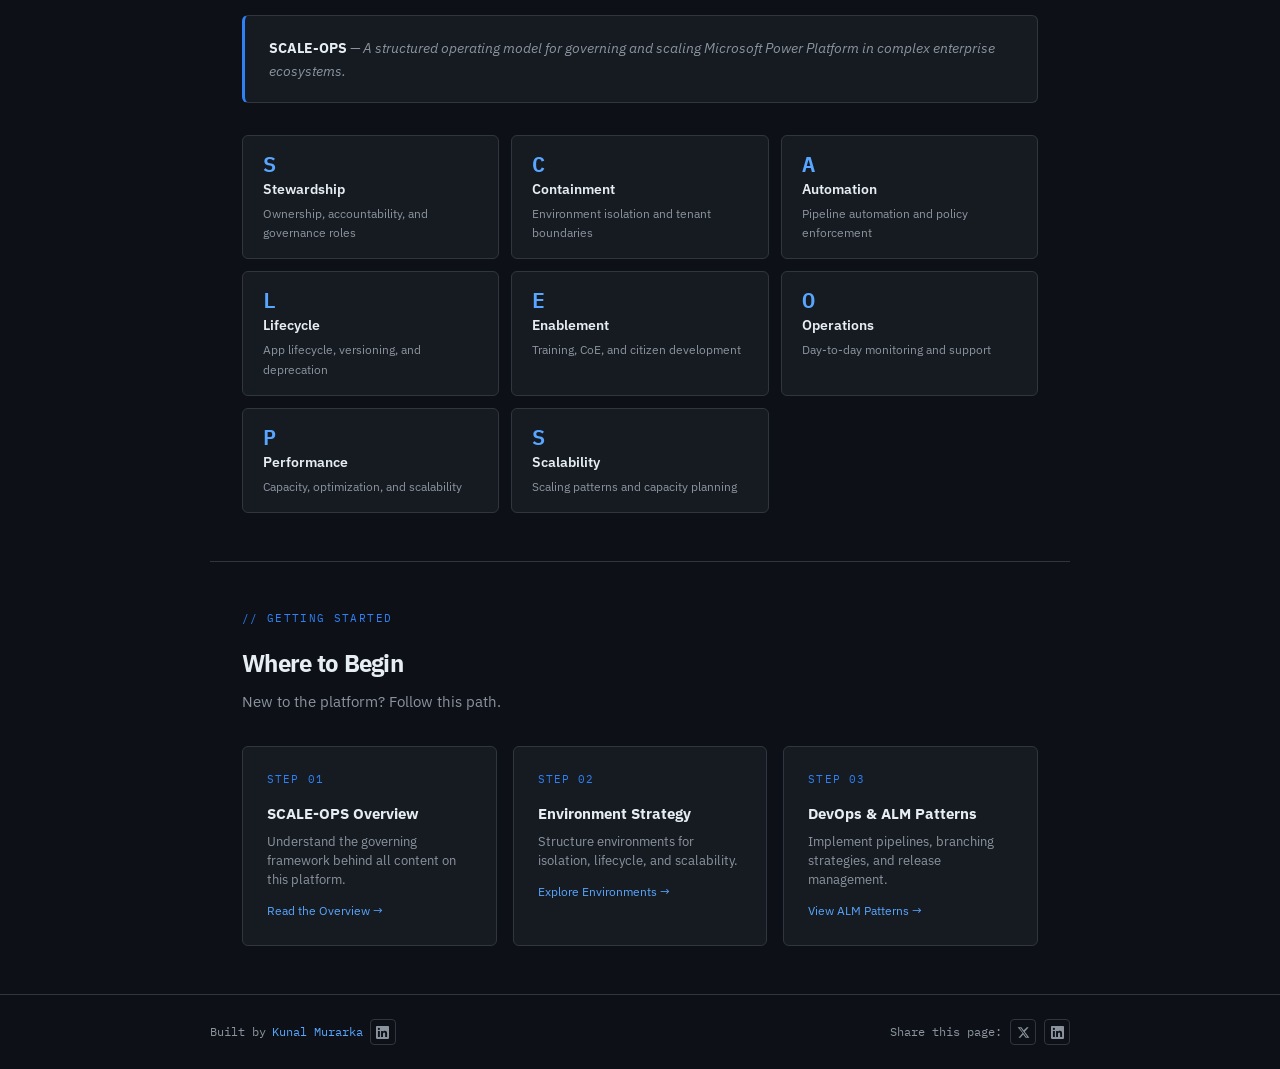
==== commit e801f197: "Add LinkedIn profile icon to footer, unify footer across all pages - Added LinkedIn profile icon but" ====
--- a/docs/index.html
+++ b/docs/index.html
@@ -418,6 +418,9 @@
   <div class="footer-inner">
     <div class="footer-built">
       Built by <a href="https://www.linkedin.com/in/kunalmurarka/" target="_blank" rel="noopener">Kunal Murarka</a>
+      <a href="https://www.linkedin.com/in/kunalmurarka/" target="_blank" rel="noopener" class="footer-icon-btn" title="Kunal Murarka on LinkedIn">
+        <svg viewBox="0 0 24 24" xmlns="http://www.w3.org/2000/svg"><path d="M20.447 20.452h-3.554v-5.569c0-1.328-.027-3.037-1.852-3.037-1.853 0-2.136 1.445-2.136 2.939v5.667H9.351V9h3.414v1.561h.046c.477-.9 1.637-1.85 3.37-1.85 3.601 0 4.267 2.37 4.267 5.455v6.286zM5.337 7.433a2.062 2.062 0 0 1-2.063-2.065 2.064 2.064 0 1 1 2.063 2.065zm1.782 13.019H3.555V9h3.564v11.452zM22.225 0H1.771C.792 0 0 .774 0 1.729v20.542C0 23.227.792 24 1.771 24h20.451C23.2 24 24 23.227 24 22.271V1.729C24 .774 23.2 0 22.222 0h.003z"/></svg>
+      </a>
     </div>
     <div class="footer-share">
       Share this page:
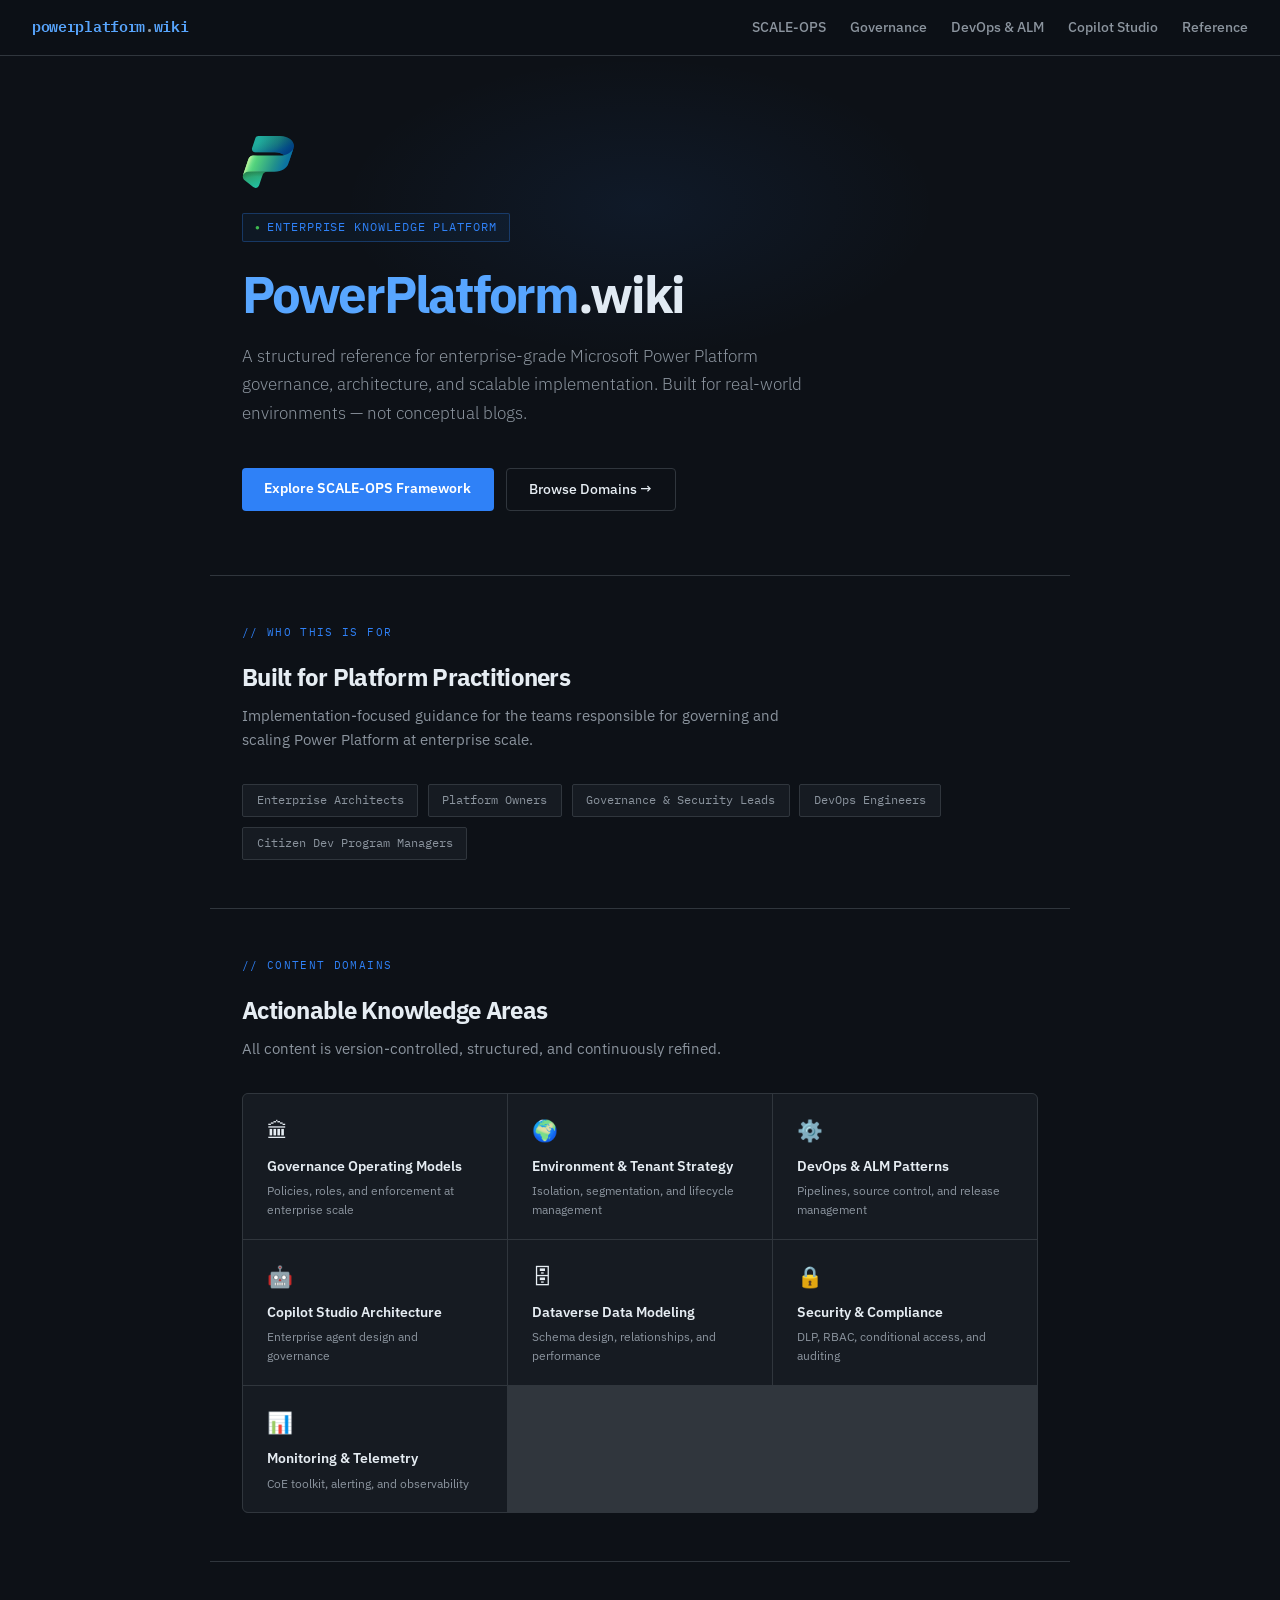
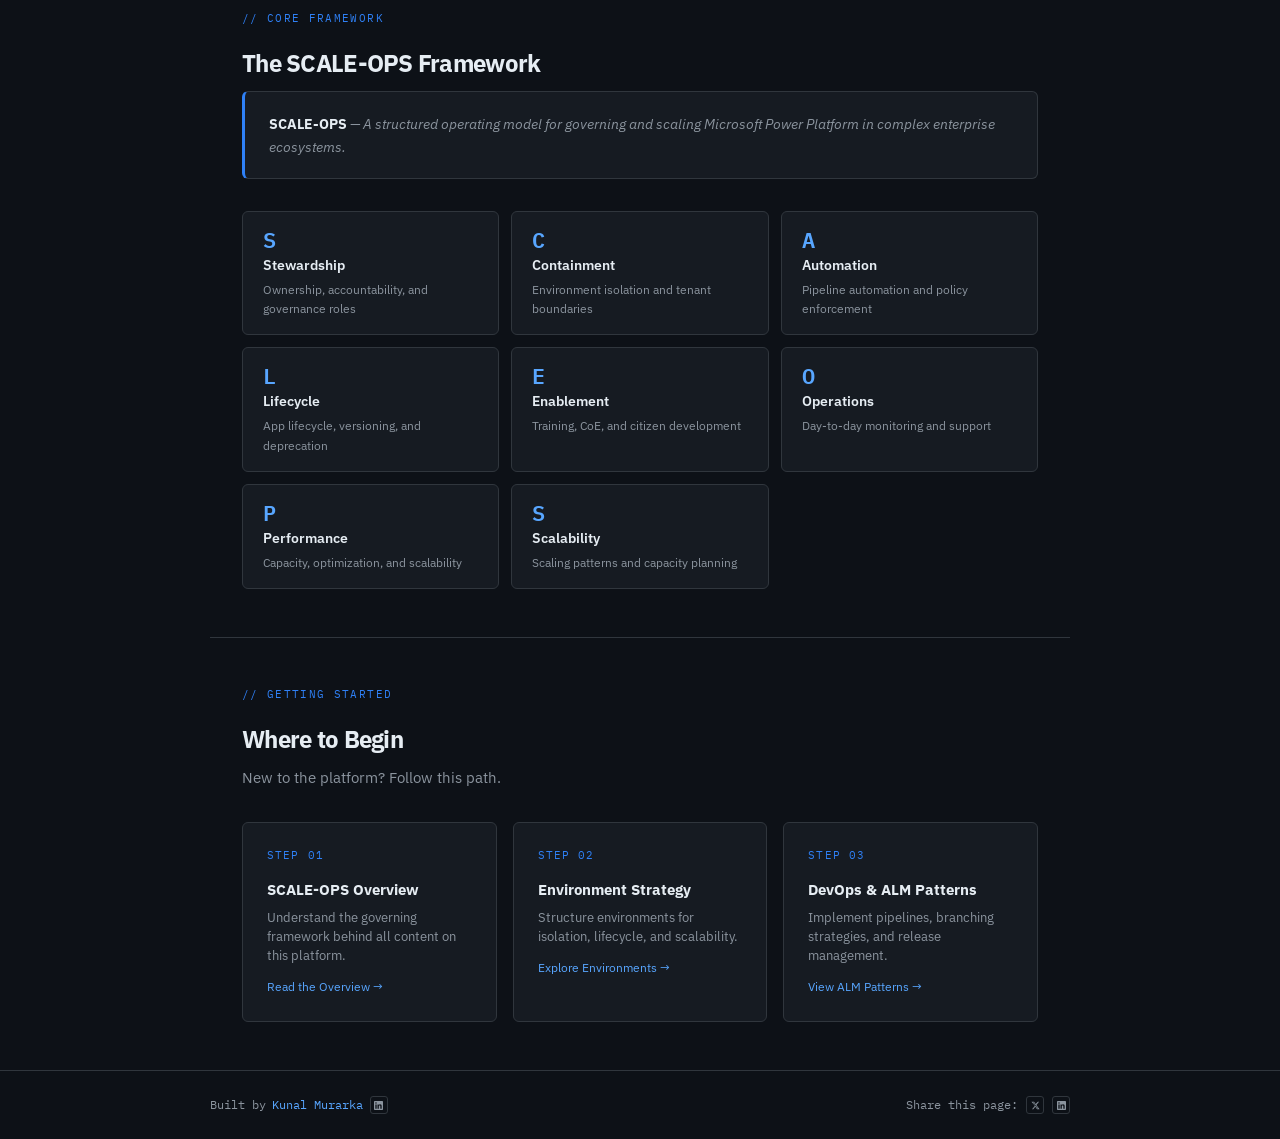
==== commit 9be14234: "Add Power Platform icon to homepage hero section Added official PowerPlatform_scalable.svg to docs/a" ====
--- a/docs/index.html
+++ b/docs/index.html
@@ -51,6 +51,7 @@
     margin-bottom: 1.5rem;
   }
   .hero-tag::before { content: '●'; font-size: 0.5rem; color: var(--green); }
+  .hero-icon { width: 52px; height: 52px; margin-bottom: 1.5rem; display: block; }
   h1 {
     font-size: clamp(2rem, 5vw, 3.2rem);
     font-weight: 700;
@@ -261,6 +262,7 @@
 
 <!-- Hero -->
 <section class="hero">
+  <img src="assets/powerplatform-icon.svg" alt="Microsoft Power Platform" class="hero-icon">
   <div class="hero-tag">Enterprise Knowledge Platform</div>
   <h1><span class="domain">PowerPlatform</span>.wiki</h1>
   <p class="hero-sub">A structured reference for enterprise-grade Microsoft Power Platform governance, architecture, and scalable implementation. Built for real-world environments — not conceptual blogs.</p>
--- a/docs/theme.css
+++ b/docs/theme.css
@@ -84,12 +84,12 @@
 footer a:hover { text-decoration: underline; }
 .footer-icon-btn {
   display: inline-flex; align-items: center; justify-content: center;
-  width: 26px; height: 26px;
+  width: 18px; height: 18px;
   border: 1px solid var(--border);
-  border-radius: 4px;
+  border-radius: 3px;
   color: var(--text-muted);
   text-decoration: none !important;
   transition: border-color 0.2s, color 0.2s;
 }
-.footer-icon-btn svg { width: 13px; height: 13px; fill: currentColor; }
+.footer-icon-btn svg { width: 9px; height: 9px; fill: currentColor; }
 .footer-icon-btn:hover { border-color: var(--accent); color: var(--text); }
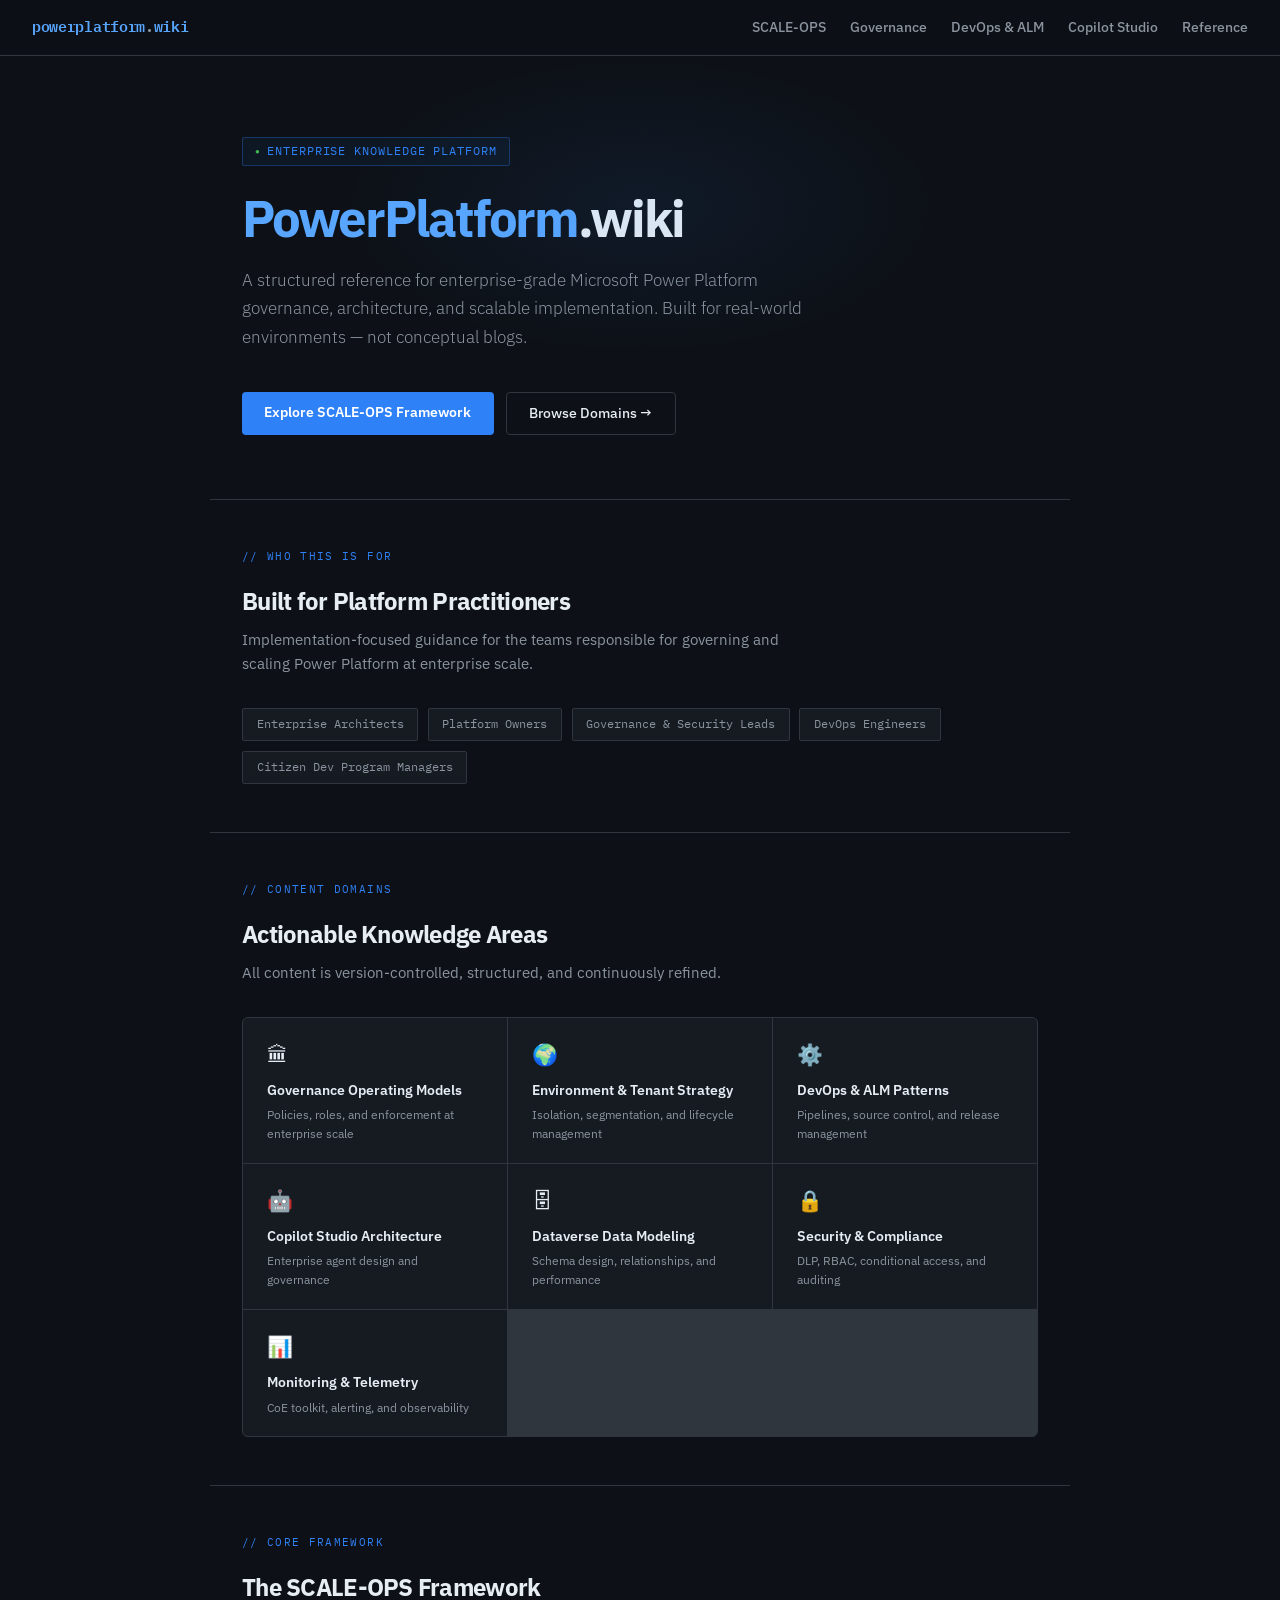
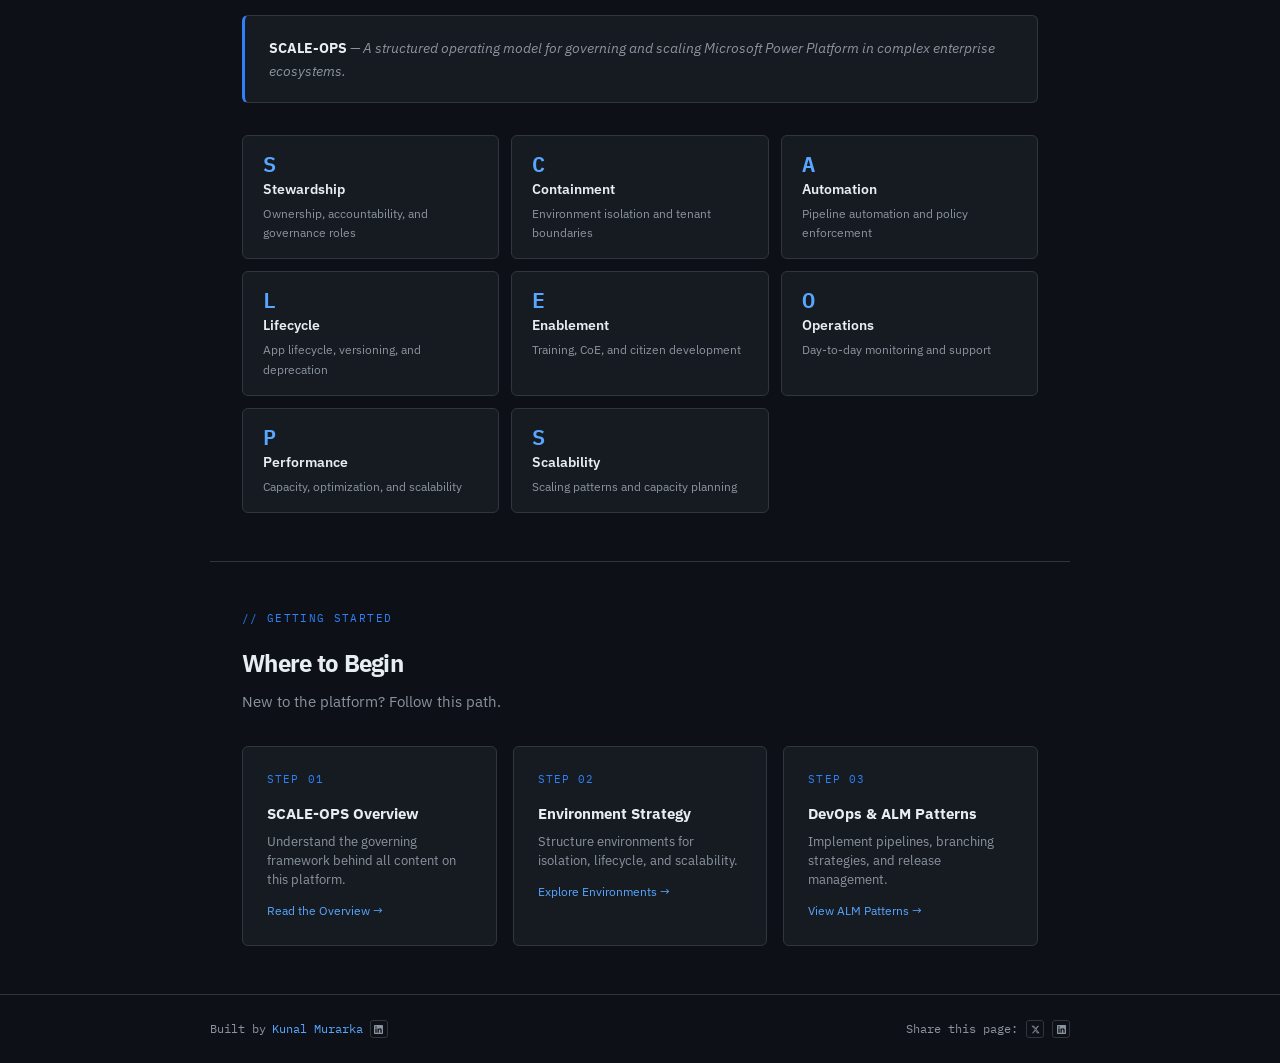
==== commit 4a99bbaf: "Revert footer alignment fix and Power Platform icon addition Reverts: - f31561c Fix footer left/righ" ====
--- a/docs/index.html
+++ b/docs/index.html
@@ -51,7 +51,6 @@
     margin-bottom: 1.5rem;
   }
   .hero-tag::before { content: '●'; font-size: 0.5rem; color: var(--green); }
-  .hero-icon { width: 52px; height: 52px; margin-bottom: 1.5rem; display: block; }
   h1 {
     font-size: clamp(2rem, 5vw, 3.2rem);
     font-weight: 700;
@@ -262,7 +261,6 @@
 
 <!-- Hero -->
 <section class="hero">
-  <img src="assets/powerplatform-icon.svg" alt="Microsoft Power Platform" class="hero-icon">
   <div class="hero-tag">Enterprise Knowledge Platform</div>
   <h1><span class="domain">PowerPlatform</span>.wiki</h1>
   <p class="hero-sub">A structured reference for enterprise-grade Microsoft Power Platform governance, architecture, and scalable implementation. Built for real-world environments — not conceptual blogs.</p>
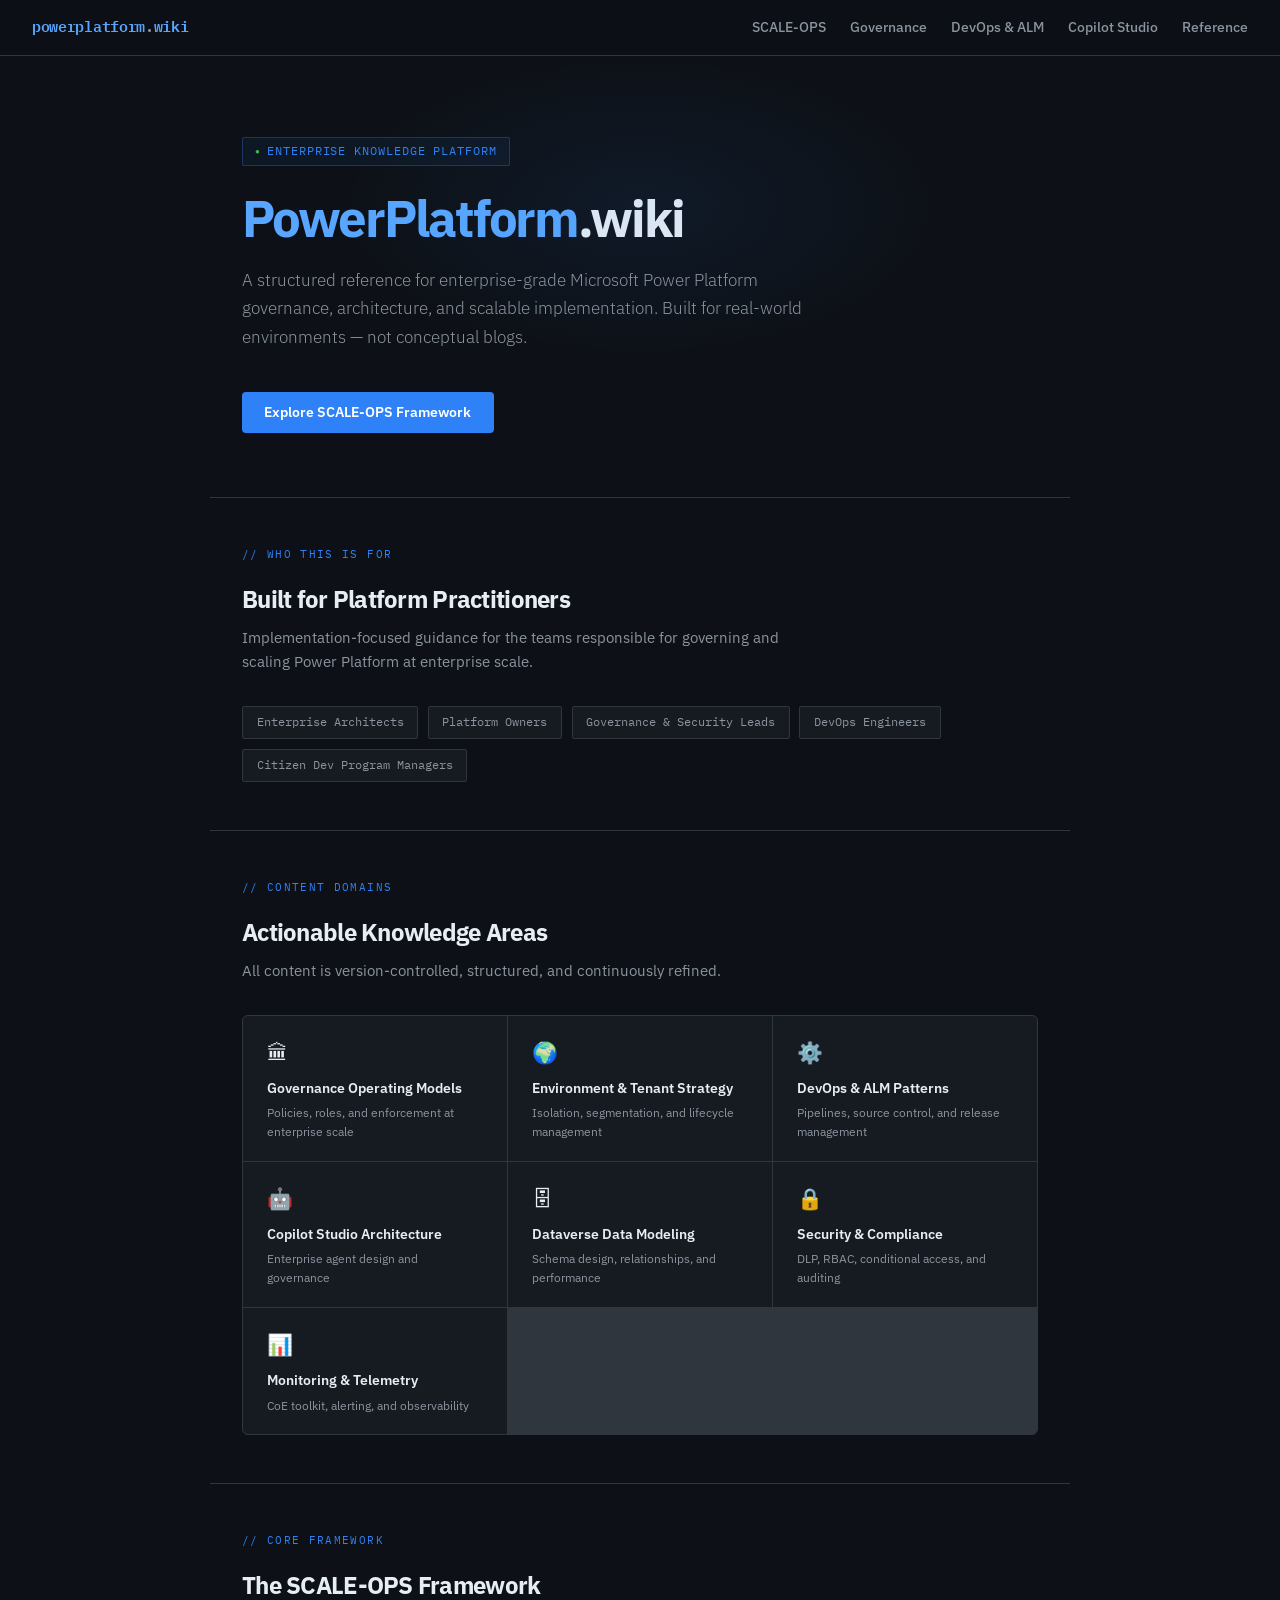
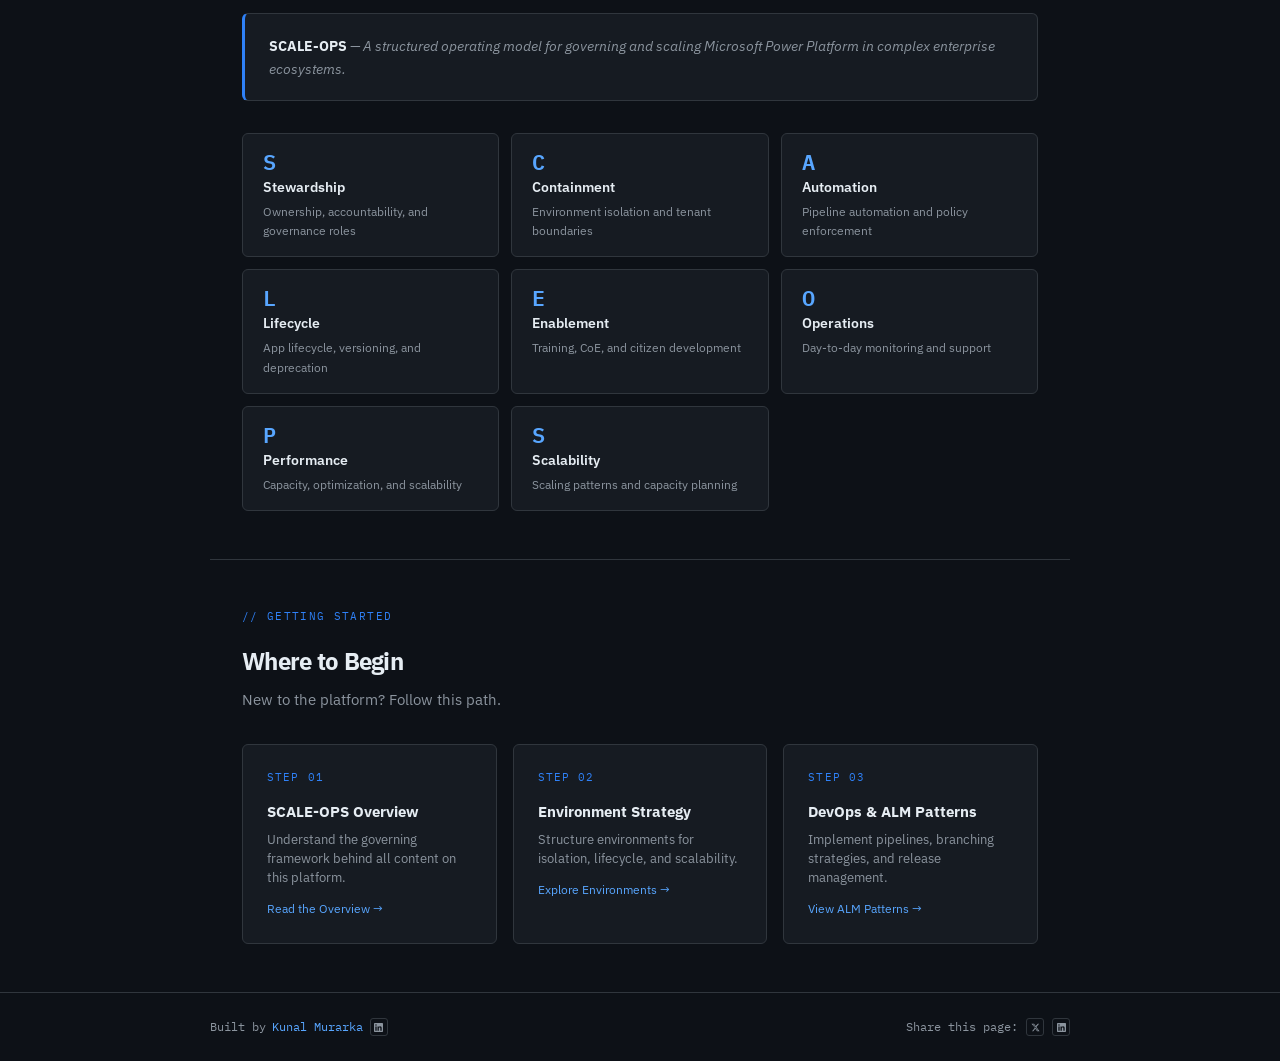
==== commit 3d5dfcf3: "Remove unused Browse Domains button and btn-secondary CSS Co-Authored-By: Claude Sonnet 4.6 <noreply" ====
--- a/docs/index.html
+++ b/docs/index.html
@@ -82,20 +82,6 @@
     transition: background 0.2s, transform 0.1s;
   }
   .btn-primary:hover { background: var(--accent2); transform: translateY(-1px); }
-  .btn-secondary {
-    background: transparent;
-    color: var(--text);
-    border: 1px solid var(--border);
-    padding: 0.6rem 1.4rem;
-    font-family: var(--sans);
-    font-weight: 500;
-    font-size: 0.875rem;
-    border-radius: 4px;
-    cursor: pointer;
-    text-decoration: none;
-    transition: border-color 0.2s, background 0.2s;
-  }
-  .btn-secondary:hover { border-color: var(--accent); background: var(--accent-glow); }
 
   /* Divider */
   .divider {
@@ -266,7 +252,6 @@
   <p class="hero-sub">A structured reference for enterprise-grade Microsoft Power Platform governance, architecture, and scalable implementation. Built for real-world environments — not conceptual blogs.</p>
   <div class="hero-ctas">
     <a href="/scale-ops/" class="btn-primary">Explore SCALE-OPS Framework</a>
-    <a href="#" class="btn-secondary">Browse Domains →</a>
   </div>
 </section>
 
